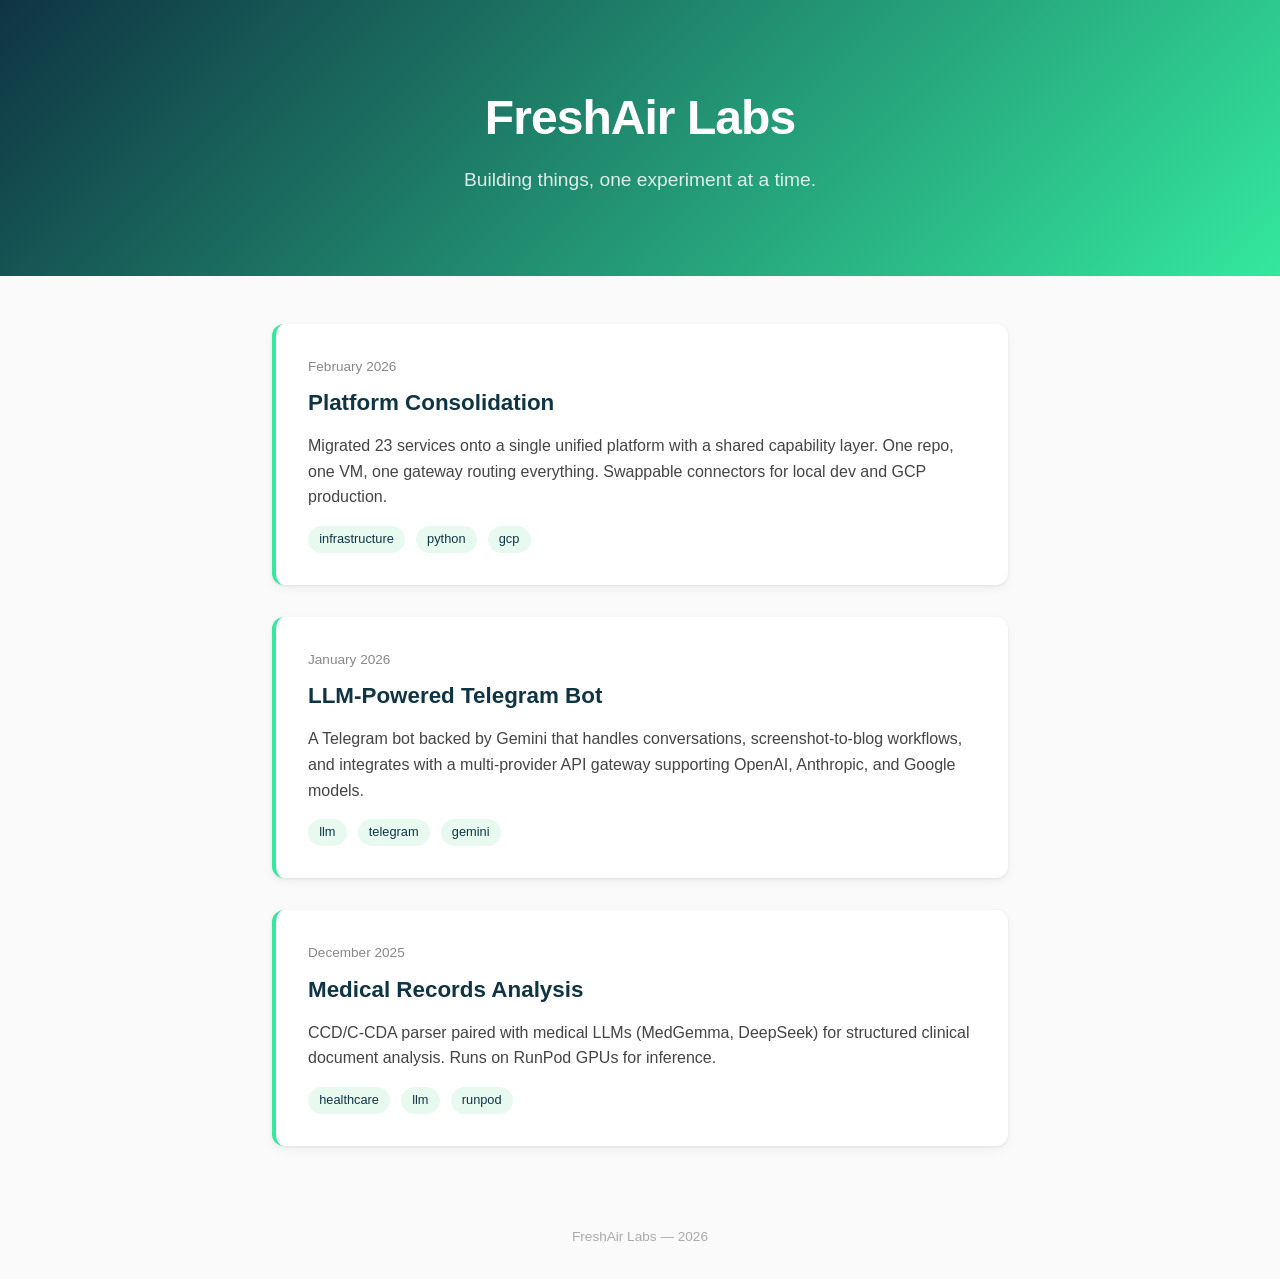
==== index.html @ f501aab2 "Initial landing page" ====
<!DOCTYPE html>
<html lang="en">
<head>
    <meta charset="UTF-8">
    <meta name="viewport" content="width=device-width, initial-scale=1.0">
    <title>FreshAir Labs</title>
    <style>
        * { margin: 0; padding: 0; box-sizing: border-box; }

        body {
            font-family: -apple-system, BlinkMacSystemFont, 'Segoe UI', Roboto, sans-serif;
            color: #1a1a2e;
            background: #fafafa;
            line-height: 1.6;
        }

        header {
            background: linear-gradient(135deg, #0f3443 0%, #34e89e 100%);
            color: white;
            padding: 5rem 2rem;
            text-align: center;
        }

        header h1 {
            font-size: 3rem;
            font-weight: 700;
            letter-spacing: -0.02em;
            margin-bottom: 0.5rem;
        }

        header p {
            font-size: 1.2rem;
            opacity: 0.85;
            max-width: 600px;
            margin: 0 auto;
        }

        main {
            max-width: 800px;
            margin: 0 auto;
            padding: 3rem 2rem;
        }

        .entries {
            display: flex;
            flex-direction: column;
            gap: 2rem;
        }

        .entry {
            background: white;
            border-radius: 12px;
            padding: 2rem;
            box-shadow: 0 1px 3px rgba(0,0,0,0.08), 0 4px 12px rgba(0,0,0,0.04);
            border-left: 4px solid #34e89e;
            transition: transform 0.2s ease;
        }

        .entry:hover {
            transform: translateY(-2px);
        }

        .entry-date {
            font-size: 0.85rem;
            color: #888;
            margin-bottom: 0.5rem;
        }

        .entry h2 {
            font-size: 1.4rem;
            font-weight: 600;
            margin-bottom: 0.75rem;
            color: #0f3443;
        }

        .entry p {
            color: #444;
            font-size: 1rem;
        }

        .tag {
            display: inline-block;
            background: #e8faf0;
            color: #0f3443;
            padding: 0.2rem 0.7rem;
            border-radius: 20px;
            font-size: 0.8rem;
            margin-top: 1rem;
            margin-right: 0.4rem;
        }

        footer {
            text-align: center;
            padding: 2rem;
            color: #aaa;
            font-size: 0.85rem;
        }
    </style>
</head>
<body>
    <header>
        <h1>FreshAir Labs</h1>
        <p>Building things, one experiment at a time.</p>
    </header>

    <main>
        <div class="entries">
            <article class="entry">
                <div class="entry-date">February 2026</div>
                <h2>Platform Consolidation</h2>
                <p>Migrated 23 services onto a single unified platform with a shared capability layer. One repo, one VM, one gateway routing everything. Swappable connectors for local dev and GCP production.</p>
                <span class="tag">infrastructure</span>
                <span class="tag">python</span>
                <span class="tag">gcp</span>
            </article>

            <article class="entry">
                <div class="entry-date">January 2026</div>
                <h2>LLM-Powered Telegram Bot</h2>
                <p>A Telegram bot backed by Gemini that handles conversations, screenshot-to-blog workflows, and integrates with a multi-provider API gateway supporting OpenAI, Anthropic, and Google models.</p>
                <span class="tag">llm</span>
                <span class="tag">telegram</span>
                <span class="tag">gemini</span>
            </article>

            <article class="entry">
                <div class="entry-date">December 2025</div>
                <h2>Medical Records Analysis</h2>
                <p>CCD/C-CDA parser paired with medical LLMs (MedGemma, DeepSeek) for structured clinical document analysis. Runs on RunPod GPUs for inference.</p>
                <span class="tag">healthcare</span>
                <span class="tag">llm</span>
                <span class="tag">runpod</span>
            </article>
        </div>
    </main>

    <footer>
        FreshAir Labs &mdash; 2026
    </footer>
</body>
</html>
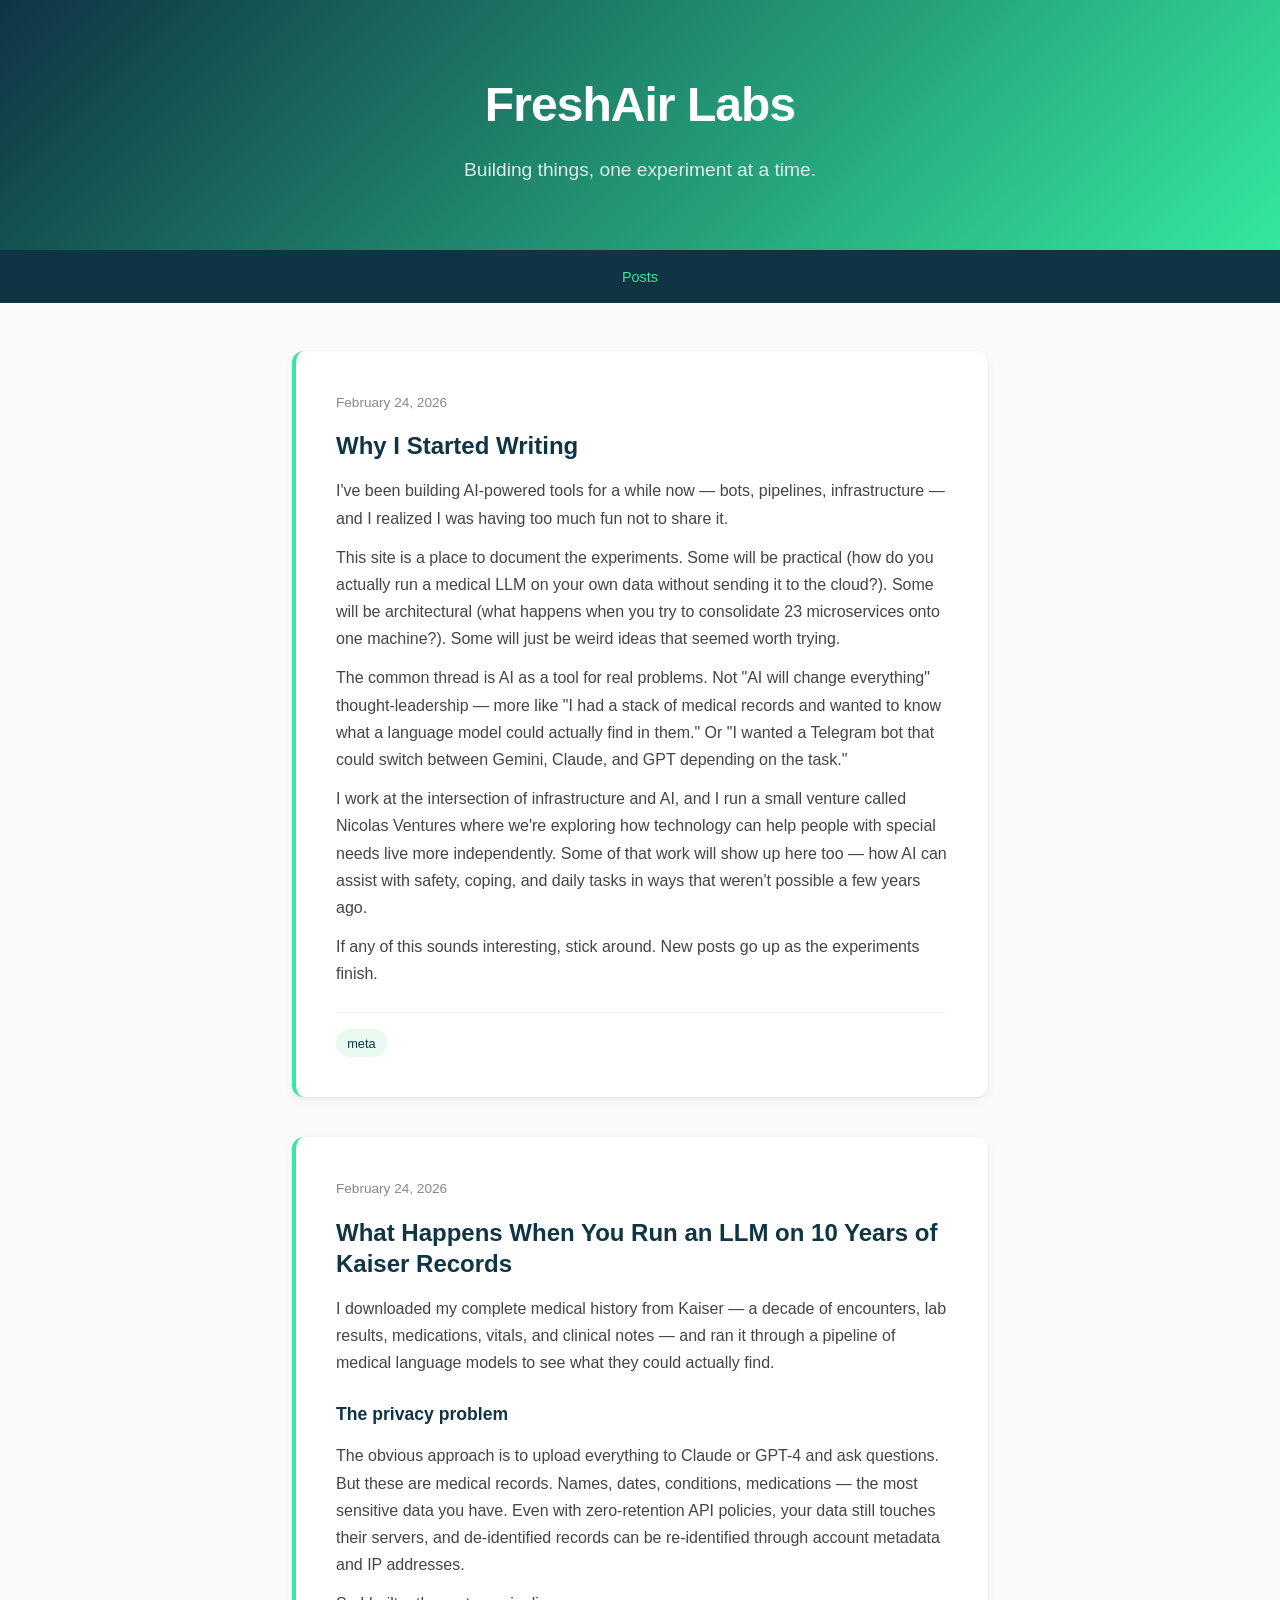
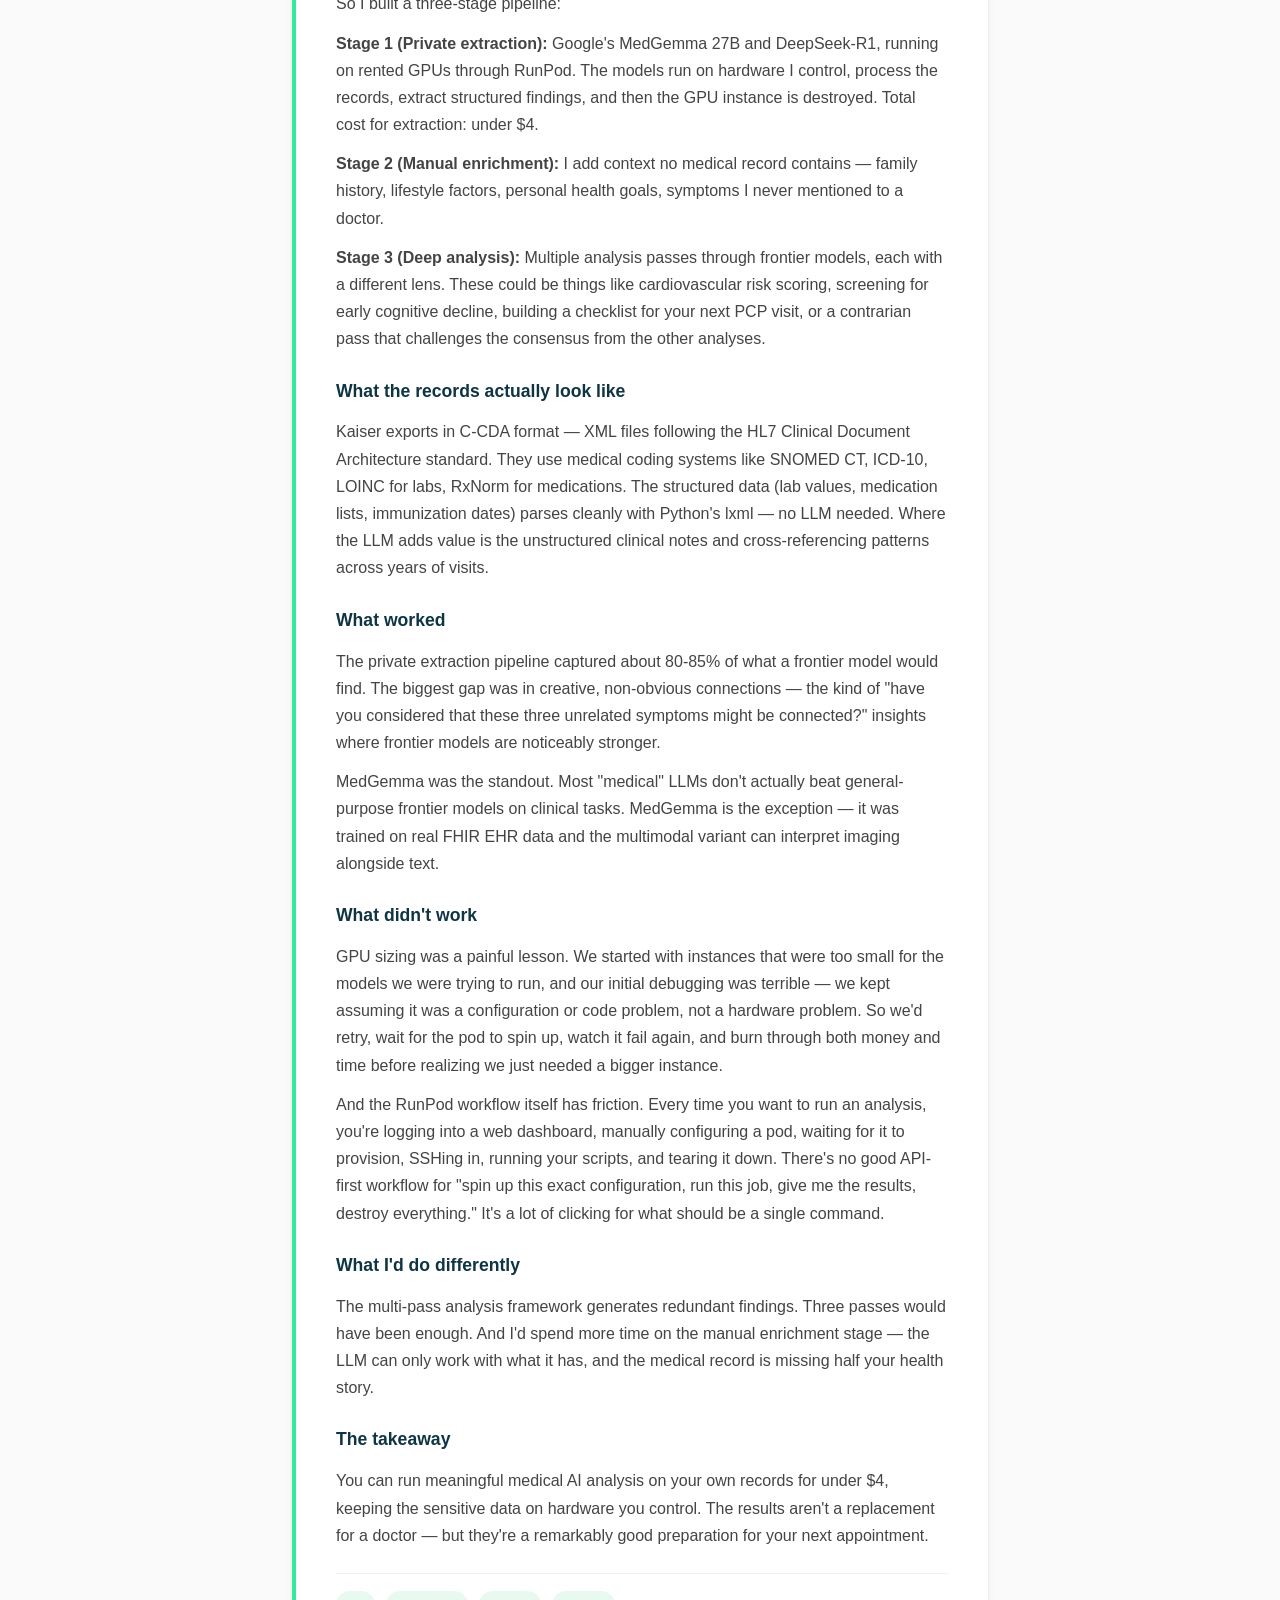
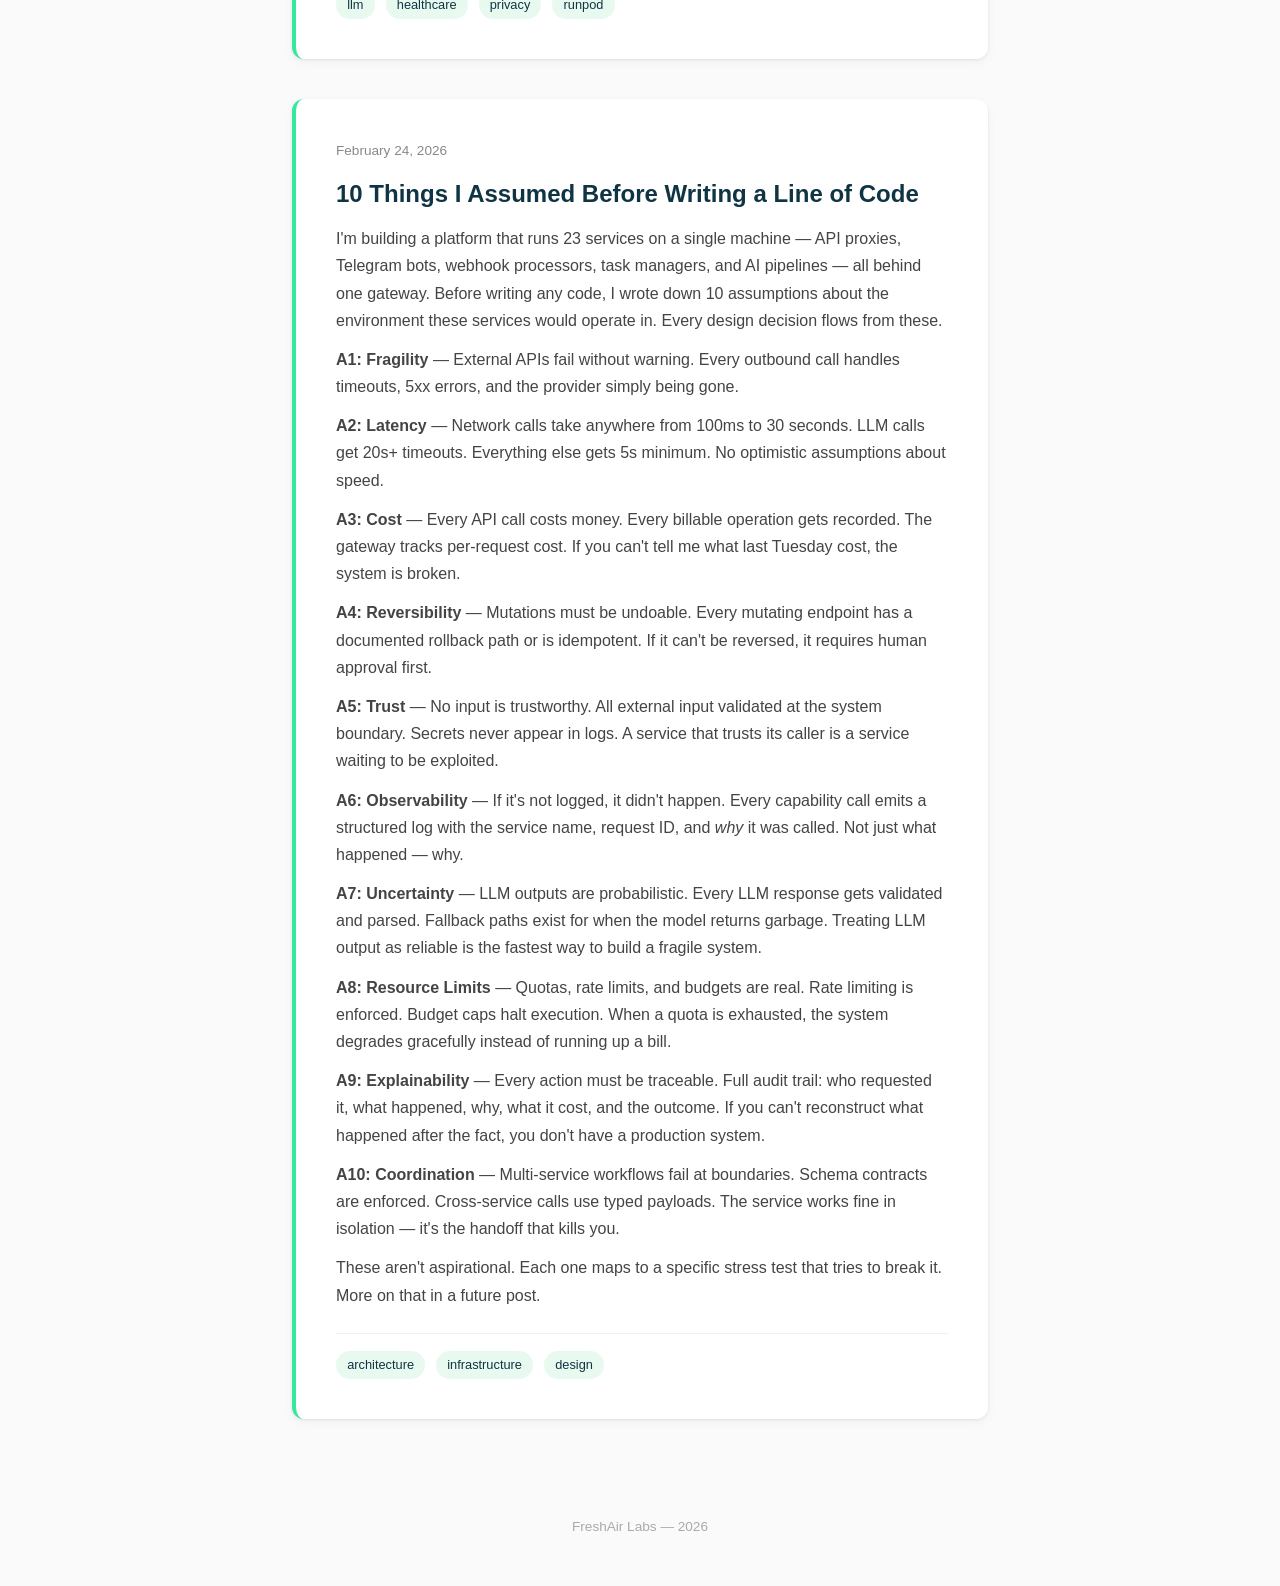
==== commit b6cdb35d: "Real posts + SEO (robots.txt, sitemap.xml, meta tags)" ====
--- a/index.html
+++ b/index.html
@@ -3,7 +3,9 @@
 <head>
     <meta charset="UTF-8">
     <meta name="viewport" content="width=device-width, initial-scale=1.0">
-    <title>FreshAir Labs</title>
+    <title>FreshAir Labs — AI Experiments and Infrastructure</title>
+    <meta name="description" content="FreshAir Labs — writing about AI infrastructure, medical LLMs, and building things that work.">
+    <link rel="canonical" href="https://freshairlabs.com/">
     <style>
         * { margin: 0; padding: 0; box-sizing: border-box; }
 
@@ -11,13 +13,13 @@
             font-family: -apple-system, BlinkMacSystemFont, 'Segoe UI', Roboto, sans-serif;
             color: #1a1a2e;
             background: #fafafa;
-            line-height: 1.6;
+            line-height: 1.7;
         }
 
         header {
             background: linear-gradient(135deg, #0f3443 0%, #34e89e 100%);
             color: white;
-            padding: 5rem 2rem;
+            padding: 4rem 2rem;
             text-align: center;
         }
 
@@ -35,8 +37,29 @@
             margin: 0 auto;
         }
 
+        nav {
+            background: #0f3443;
+            padding: 0.8rem 2rem;
+            text-align: center;
+            position: sticky;
+            top: 0;
+            z-index: 10;
+        }
+
+        nav a {
+            color: rgba(255,255,255,0.7);
+            text-decoration: none;
+            margin: 0 1rem;
+            font-size: 0.9rem;
+            transition: color 0.2s;
+        }
+
+        nav a:hover, nav a.active {
+            color: #34e89e;
+        }
+
         main {
-            max-width: 800px;
+            max-width: 760px;
             margin: 0 auto;
             padding: 3rem 2rem;
         }
@@ -44,38 +67,58 @@
         .entries {
             display: flex;
             flex-direction: column;
-            gap: 2rem;
-        }
-
-        .entry {
+            gap: 2.5rem;
+        }
+
+        article.entry {
             background: white;
             border-radius: 12px;
-            padding: 2rem;
+            padding: 2.5rem;
             box-shadow: 0 1px 3px rgba(0,0,0,0.08), 0 4px 12px rgba(0,0,0,0.04);
             border-left: 4px solid #34e89e;
-            transition: transform 0.2s ease;
-        }
-
-        .entry:hover {
-            transform: translateY(-2px);
-        }
-
-        .entry-date {
+        }
+
+        .entry-meta {
+            display: flex;
+            align-items: center;
+            gap: 1rem;
+            margin-bottom: 1rem;
+        }
+
+        .entry-meta time {
             font-size: 0.85rem;
             color: #888;
-            margin-bottom: 0.5rem;
         }
 
         .entry h2 {
-            font-size: 1.4rem;
+            font-size: 1.5rem;
+            font-weight: 700;
+            margin-bottom: 1rem;
+            color: #0f3443;
+            line-height: 1.3;
+        }
+
+        .entry h3 {
+            font-size: 1.1rem;
             font-weight: 600;
-            margin-bottom: 0.75rem;
+            margin: 1.5rem 0 0.75rem;
             color: #0f3443;
         }
 
         .entry p {
             color: #444;
             font-size: 1rem;
+            margin-bottom: 0.75rem;
+        }
+
+        .entry p:last-child {
+            margin-bottom: 0;
+        }
+
+        .tags {
+            margin-top: 1.5rem;
+            padding-top: 1rem;
+            border-top: 1px solid #f0f0f0;
         }
 
         .tag {
@@ -85,15 +128,21 @@
             padding: 0.2rem 0.7rem;
             border-radius: 20px;
             font-size: 0.8rem;
-            margin-top: 1rem;
             margin-right: 0.4rem;
         }
 
         footer {
             text-align: center;
-            padding: 2rem;
+            padding: 3rem 2rem;
             color: #aaa;
             font-size: 0.85rem;
+        }
+
+        @media (max-width: 600px) {
+            header { padding: 3rem 1.5rem; }
+            header h1 { font-size: 2.2rem; }
+            main { padding: 2rem 1rem; }
+            article.entry { padding: 1.5rem; }
         }
     </style>
 </head>
@@ -103,34 +152,123 @@
         <p>Building things, one experiment at a time.</p>
     </header>
 
+    <nav>
+        <a href="/" class="active">Posts</a>
+    </nav>
+
     <main>
         <div class="entries">
-            <article class="entry">
-                <div class="entry-date">February 2026</div>
-                <h2>Platform Consolidation</h2>
-                <p>Migrated 23 services onto a single unified platform with a shared capability layer. One repo, one VM, one gateway routing everything. Swappable connectors for local dev and GCP production.</p>
-                <span class="tag">infrastructure</span>
-                <span class="tag">python</span>
-                <span class="tag">gcp</span>
+
+            <article class="entry" id="hello-world">
+                <div class="entry-meta">
+                    <time datetime="2026-02-24">February 24, 2026</time>
+                </div>
+                <h2>Why I Started Writing</h2>
+
+                <p>I've been building AI-powered tools for a while now — bots, pipelines, infrastructure — and I realized I was having too much fun not to share it.</p>
+
+                <p>This site is a place to document the experiments. Some will be practical (how do you actually run a medical LLM on your own data without sending it to the cloud?). Some will be architectural (what happens when you try to consolidate 23 microservices onto one machine?). Some will just be weird ideas that seemed worth trying.</p>
+
+                <p>The common thread is AI as a tool for real problems. Not "AI will change everything" thought-leadership — more like "I had a stack of medical records and wanted to know what a language model could actually find in them." Or "I wanted a Telegram bot that could switch between Gemini, Claude, and GPT depending on the task."</p>
+
+                <p>I work at the intersection of infrastructure and AI, and I run a small venture called Nicolas Ventures where we're exploring how technology can help people with special needs live more independently. Some of that work will show up here too — how AI can assist with safety, coping, and daily tasks in ways that weren't possible a few years ago.</p>
+
+                <p>If any of this sounds interesting, stick around. New posts go up as the experiments finish.</p>
+
+                <div class="tags">
+                    <span class="tag">meta</span>
+                </div>
             </article>
 
-            <article class="entry">
-                <div class="entry-date">January 2026</div>
-                <h2>LLM-Powered Telegram Bot</h2>
-                <p>A Telegram bot backed by Gemini that handles conversations, screenshot-to-blog workflows, and integrates with a multi-provider API gateway supporting OpenAI, Anthropic, and Google models.</p>
-                <span class="tag">llm</span>
-                <span class="tag">telegram</span>
-                <span class="tag">gemini</span>
+            <article class="entry" id="medical-llm">
+                <div class="entry-meta">
+                    <time datetime="2026-02-24">February 24, 2026</time>
+                </div>
+                <h2>What Happens When You Run an LLM on 10 Years of Kaiser Records</h2>
+
+                <p>I downloaded my complete medical history from Kaiser — a decade of encounters, lab results, medications, vitals, and clinical notes — and ran it through a pipeline of medical language models to see what they could actually find.</p>
+
+                <h3>The privacy problem</h3>
+
+                <p>The obvious approach is to upload everything to Claude or GPT-4 and ask questions. But these are medical records. Names, dates, conditions, medications — the most sensitive data you have. Even with zero-retention API policies, your data still touches their servers, and de-identified records can be re-identified through account metadata and IP addresses.</p>
+
+                <p>So I built a three-stage pipeline:</p>
+
+                <p><strong>Stage 1 (Private extraction):</strong> Google's MedGemma 27B and DeepSeek-R1, running on rented GPUs through RunPod. The models run on hardware I control, process the records, extract structured findings, and then the GPU instance is destroyed. Total cost for extraction: under $4.</p>
+
+                <p><strong>Stage 2 (Manual enrichment):</strong> I add context no medical record contains — family history, lifestyle factors, personal health goals, symptoms I never mentioned to a doctor.</p>
+
+                <p><strong>Stage 3 (Deep analysis):</strong> Multiple analysis passes through frontier models, each with a different lens. These could be things like cardiovascular risk scoring, screening for early cognitive decline, building a checklist for your next PCP visit, or a contrarian pass that challenges the consensus from the other analyses.</p>
+
+                <h3>What the records actually look like</h3>
+
+                <p>Kaiser exports in C-CDA format — XML files following the HL7 Clinical Document Architecture standard. They use medical coding systems like SNOMED CT, ICD-10, LOINC for labs, RxNorm for medications. The structured data (lab values, medication lists, immunization dates) parses cleanly with Python's lxml — no LLM needed. Where the LLM adds value is the unstructured clinical notes and cross-referencing patterns across years of visits.</p>
+
+                <h3>What worked</h3>
+
+                <p>The private extraction pipeline captured about 80-85% of what a frontier model would find. The biggest gap was in creative, non-obvious connections — the kind of "have you considered that these three unrelated symptoms might be connected?" insights where frontier models are noticeably stronger.</p>
+
+                <p>MedGemma was the standout. Most "medical" LLMs don't actually beat general-purpose frontier models on clinical tasks. MedGemma is the exception — it was trained on real FHIR EHR data and the multimodal variant can interpret imaging alongside text.</p>
+
+                <h3>What didn't work</h3>
+
+                <p>GPU sizing was a painful lesson. We started with instances that were too small for the models we were trying to run, and our initial debugging was terrible — we kept assuming it was a configuration or code problem, not a hardware problem. So we'd retry, wait for the pod to spin up, watch it fail again, and burn through both money and time before realizing we just needed a bigger instance.</p>
+
+                <p>And the RunPod workflow itself has friction. Every time you want to run an analysis, you're logging into a web dashboard, manually configuring a pod, waiting for it to provision, SSHing in, running your scripts, and tearing it down. There's no good API-first workflow for "spin up this exact configuration, run this job, give me the results, destroy everything." It's a lot of clicking for what should be a single command.</p>
+
+                <h3>What I'd do differently</h3>
+
+                <p>The multi-pass analysis framework generates redundant findings. Three passes would have been enough. And I'd spend more time on the manual enrichment stage — the LLM can only work with what it has, and the medical record is missing half your health story.</p>
+
+                <h3>The takeaway</h3>
+
+                <p>You can run meaningful medical AI analysis on your own records for under $4, keeping the sensitive data on hardware you control. The results aren't a replacement for a doctor — but they're a remarkably good preparation for your next appointment.</p>
+
+                <div class="tags">
+                    <span class="tag">llm</span>
+                    <span class="tag">healthcare</span>
+                    <span class="tag">privacy</span>
+                    <span class="tag">runpod</span>
+                </div>
             </article>
 
-            <article class="entry">
-                <div class="entry-date">December 2025</div>
-                <h2>Medical Records Analysis</h2>
-                <p>CCD/C-CDA parser paired with medical LLMs (MedGemma, DeepSeek) for structured clinical document analysis. Runs on RunPod GPUs for inference.</p>
-                <span class="tag">healthcare</span>
-                <span class="tag">llm</span>
-                <span class="tag">runpod</span>
+            <article class="entry" id="flux-assumptions">
+                <div class="entry-meta">
+                    <time datetime="2026-02-24">February 24, 2026</time>
+                </div>
+                <h2>10 Things I Assumed Before Writing a Line of Code</h2>
+
+                <p>I'm building a platform that runs 23 services on a single machine — API proxies, Telegram bots, webhook processors, task managers, and AI pipelines — all behind one gateway. Before writing any code, I wrote down 10 assumptions about the environment these services would operate in. Every design decision flows from these.</p>
+
+                <p><strong>A1: Fragility</strong> — External APIs fail without warning. Every outbound call handles timeouts, 5xx errors, and the provider simply being gone.</p>
+
+                <p><strong>A2: Latency</strong> — Network calls take anywhere from 100ms to 30 seconds. LLM calls get 20s+ timeouts. Everything else gets 5s minimum. No optimistic assumptions about speed.</p>
+
+                <p><strong>A3: Cost</strong> — Every API call costs money. Every billable operation gets recorded. The gateway tracks per-request cost. If you can't tell me what last Tuesday cost, the system is broken.</p>
+
+                <p><strong>A4: Reversibility</strong> — Mutations must be undoable. Every mutating endpoint has a documented rollback path or is idempotent. If it can't be reversed, it requires human approval first.</p>
+
+                <p><strong>A5: Trust</strong> — No input is trustworthy. All external input validated at the system boundary. Secrets never appear in logs. A service that trusts its caller is a service waiting to be exploited.</p>
+
+                <p><strong>A6: Observability</strong> — If it's not logged, it didn't happen. Every capability call emits a structured log with the service name, request ID, and <em>why</em> it was called. Not just what happened — why.</p>
+
+                <p><strong>A7: Uncertainty</strong> — LLM outputs are probabilistic. Every LLM response gets validated and parsed. Fallback paths exist for when the model returns garbage. Treating LLM output as reliable is the fastest way to build a fragile system.</p>
+
+                <p><strong>A8: Resource Limits</strong> — Quotas, rate limits, and budgets are real. Rate limiting is enforced. Budget caps halt execution. When a quota is exhausted, the system degrades gracefully instead of running up a bill.</p>
+
+                <p><strong>A9: Explainability</strong> — Every action must be traceable. Full audit trail: who requested it, what happened, why, what it cost, and the outcome. If you can't reconstruct what happened after the fact, you don't have a production system.</p>
+
+                <p><strong>A10: Coordination</strong> — Multi-service workflows fail at boundaries. Schema contracts are enforced. Cross-service calls use typed payloads. The service works fine in isolation — it's the handoff that kills you.</p>
+
+                <p>These aren't aspirational. Each one maps to a specific stress test that tries to break it. More on that in a future post.</p>
+
+                <div class="tags">
+                    <span class="tag">architecture</span>
+                    <span class="tag">infrastructure</span>
+                    <span class="tag">design</span>
+                </div>
             </article>
+
         </div>
     </main>
 
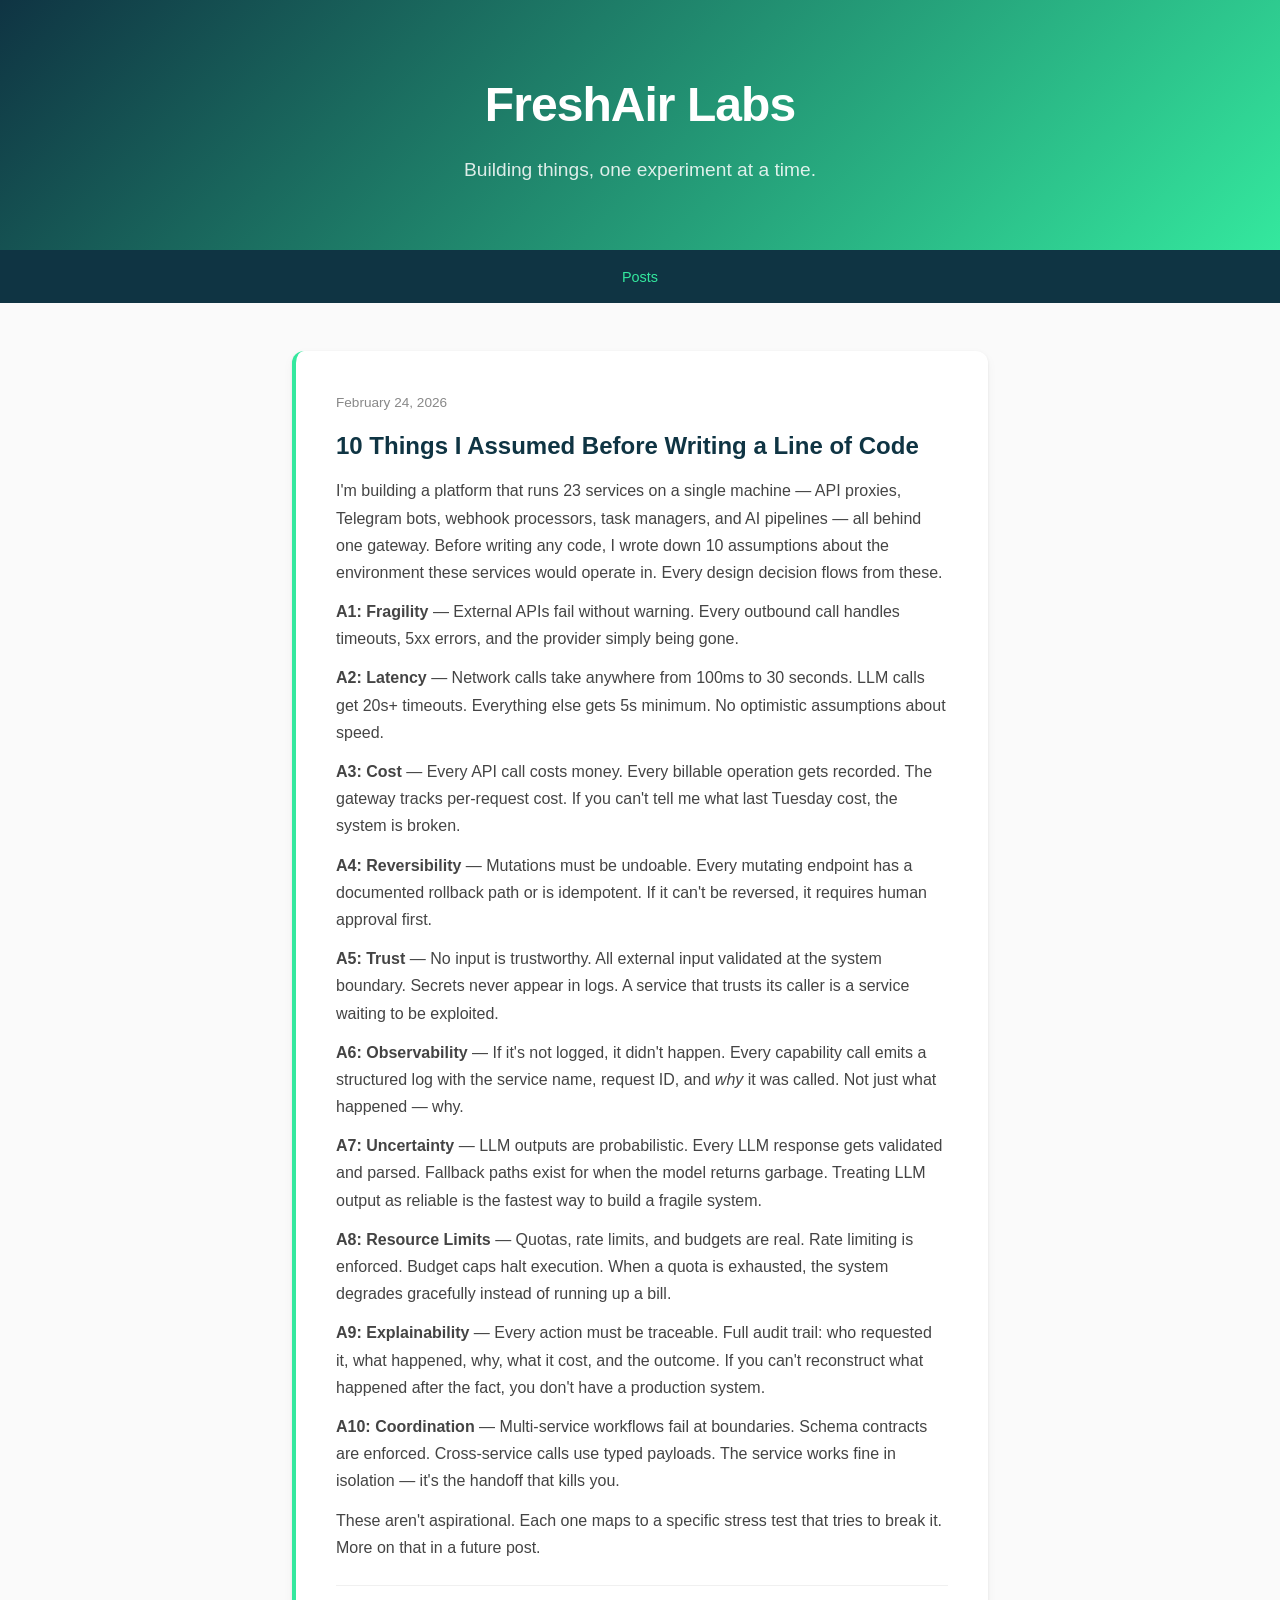
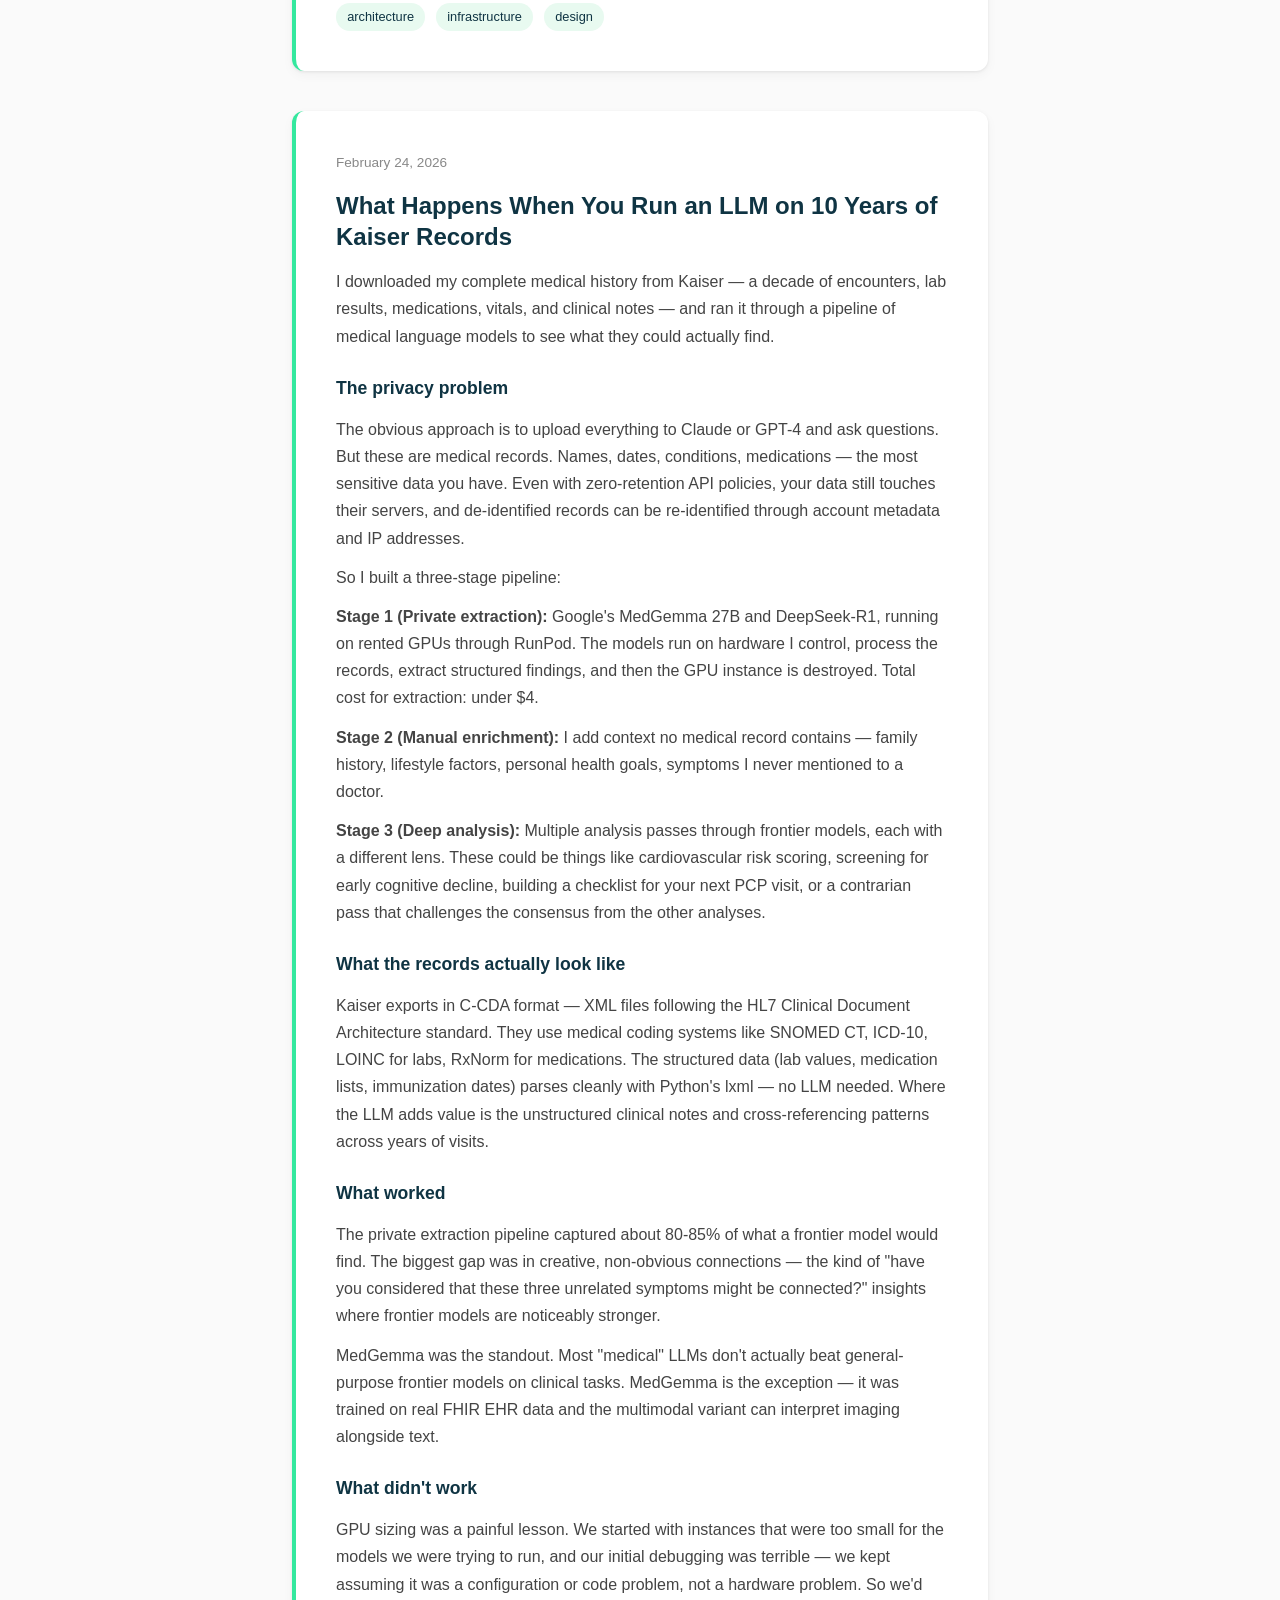
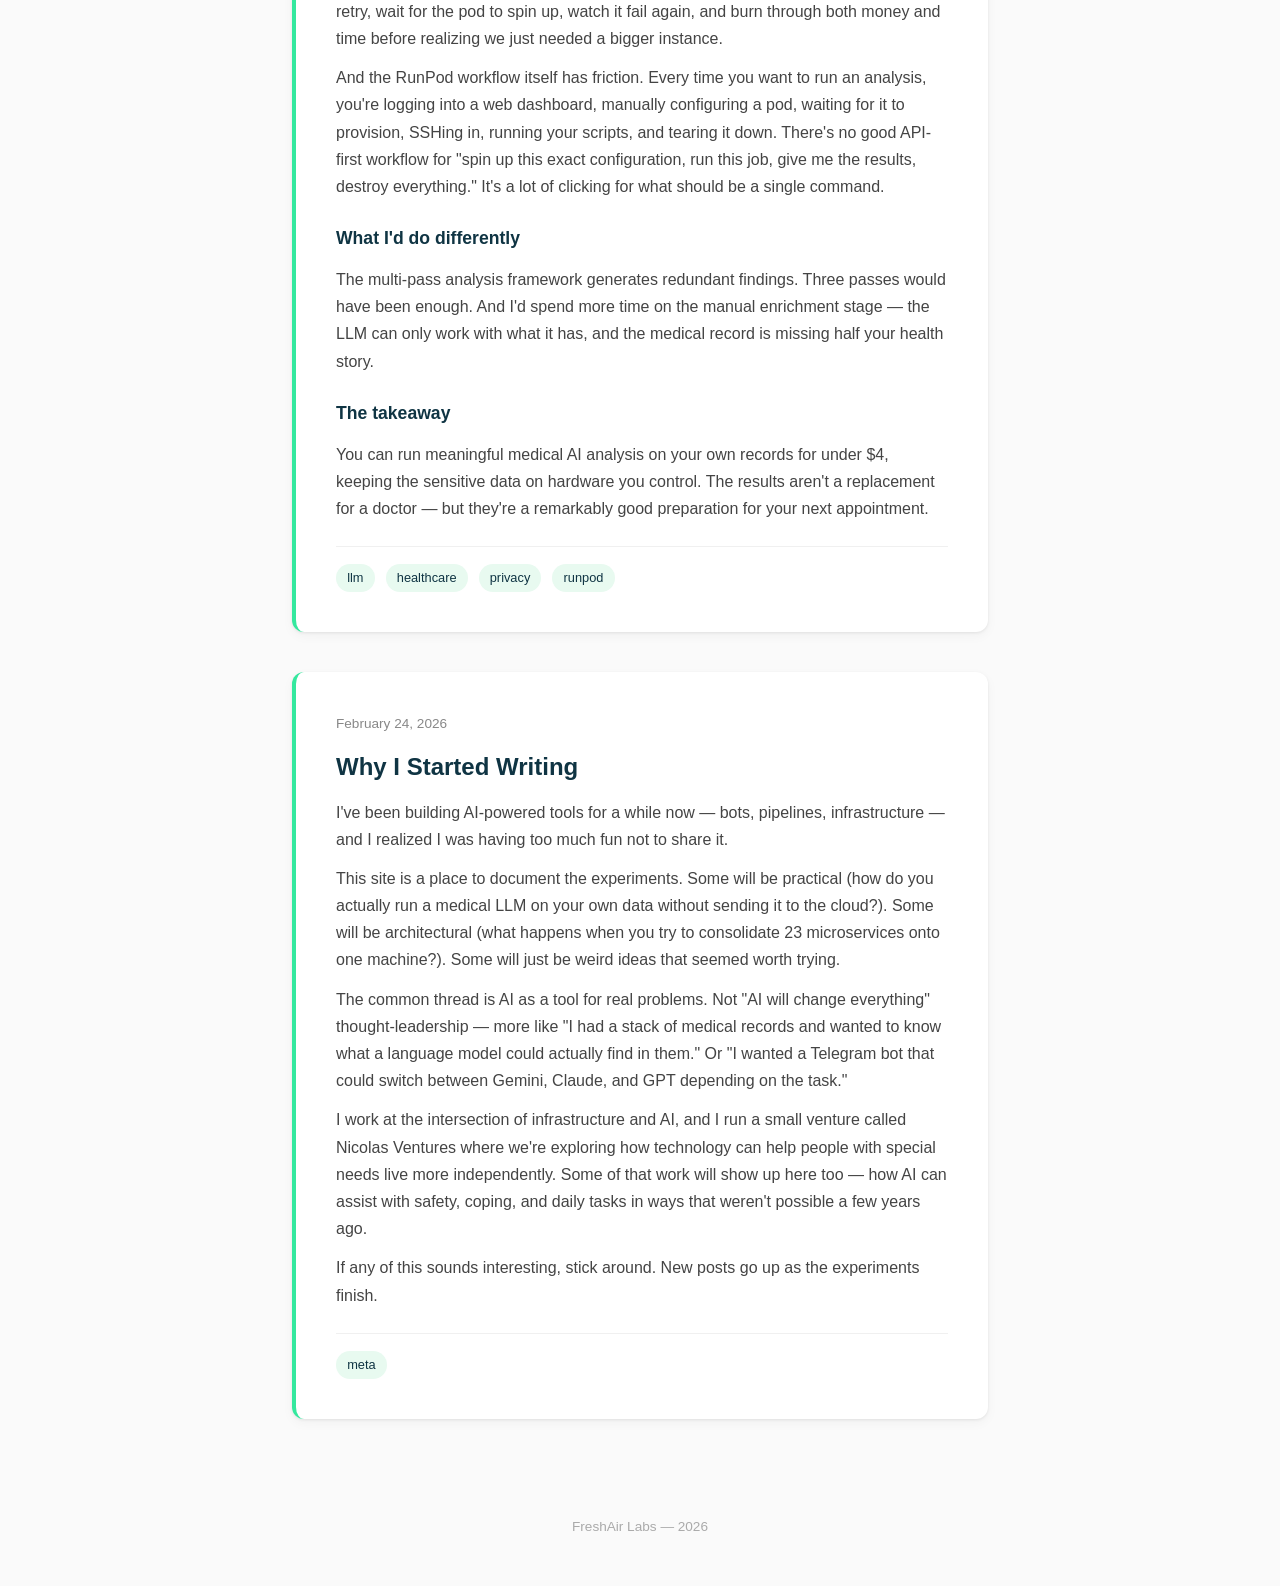
==== commit 66fec3d3: "Reverse post order: flux assumptions first, hello world last" ====
--- a/index.html
+++ b/index.html
@@ -159,24 +159,40 @@
     <main>
         <div class="entries">
 
-            <article class="entry" id="hello-world">
+            <article class="entry" id="flux-assumptions">
                 <div class="entry-meta">
                     <time datetime="2026-02-24">February 24, 2026</time>
                 </div>
-                <h2>Why I Started Writing</h2>
-
-                <p>I've been building AI-powered tools for a while now — bots, pipelines, infrastructure — and I realized I was having too much fun not to share it.</p>
-
-                <p>This site is a place to document the experiments. Some will be practical (how do you actually run a medical LLM on your own data without sending it to the cloud?). Some will be architectural (what happens when you try to consolidate 23 microservices onto one machine?). Some will just be weird ideas that seemed worth trying.</p>
-
-                <p>The common thread is AI as a tool for real problems. Not "AI will change everything" thought-leadership — more like "I had a stack of medical records and wanted to know what a language model could actually find in them." Or "I wanted a Telegram bot that could switch between Gemini, Claude, and GPT depending on the task."</p>
-
-                <p>I work at the intersection of infrastructure and AI, and I run a small venture called Nicolas Ventures where we're exploring how technology can help people with special needs live more independently. Some of that work will show up here too — how AI can assist with safety, coping, and daily tasks in ways that weren't possible a few years ago.</p>
-
-                <p>If any of this sounds interesting, stick around. New posts go up as the experiments finish.</p>
+                <h2>10 Things I Assumed Before Writing a Line of Code</h2>
+
+                <p>I'm building a platform that runs 23 services on a single machine — API proxies, Telegram bots, webhook processors, task managers, and AI pipelines — all behind one gateway. Before writing any code, I wrote down 10 assumptions about the environment these services would operate in. Every design decision flows from these.</p>
+
+                <p><strong>A1: Fragility</strong> — External APIs fail without warning. Every outbound call handles timeouts, 5xx errors, and the provider simply being gone.</p>
+
+                <p><strong>A2: Latency</strong> — Network calls take anywhere from 100ms to 30 seconds. LLM calls get 20s+ timeouts. Everything else gets 5s minimum. No optimistic assumptions about speed.</p>
+
+                <p><strong>A3: Cost</strong> — Every API call costs money. Every billable operation gets recorded. The gateway tracks per-request cost. If you can't tell me what last Tuesday cost, the system is broken.</p>
+
+                <p><strong>A4: Reversibility</strong> — Mutations must be undoable. Every mutating endpoint has a documented rollback path or is idempotent. If it can't be reversed, it requires human approval first.</p>
+
+                <p><strong>A5: Trust</strong> — No input is trustworthy. All external input validated at the system boundary. Secrets never appear in logs. A service that trusts its caller is a service waiting to be exploited.</p>
+
+                <p><strong>A6: Observability</strong> — If it's not logged, it didn't happen. Every capability call emits a structured log with the service name, request ID, and <em>why</em> it was called. Not just what happened — why.</p>
+
+                <p><strong>A7: Uncertainty</strong> — LLM outputs are probabilistic. Every LLM response gets validated and parsed. Fallback paths exist for when the model returns garbage. Treating LLM output as reliable is the fastest way to build a fragile system.</p>
+
+                <p><strong>A8: Resource Limits</strong> — Quotas, rate limits, and budgets are real. Rate limiting is enforced. Budget caps halt execution. When a quota is exhausted, the system degrades gracefully instead of running up a bill.</p>
+
+                <p><strong>A9: Explainability</strong> — Every action must be traceable. Full audit trail: who requested it, what happened, why, what it cost, and the outcome. If you can't reconstruct what happened after the fact, you don't have a production system.</p>
+
+                <p><strong>A10: Coordination</strong> — Multi-service workflows fail at boundaries. Schema contracts are enforced. Cross-service calls use typed payloads. The service works fine in isolation — it's the handoff that kills you.</p>
+
+                <p>These aren't aspirational. Each one maps to a specific stress test that tries to break it. More on that in a future post.</p>
 
                 <div class="tags">
-                    <span class="tag">meta</span>
+                    <span class="tag">architecture</span>
+                    <span class="tag">infrastructure</span>
+                    <span class="tag">design</span>
                 </div>
             </article>
 
@@ -232,40 +248,24 @@
                 </div>
             </article>
 
-            <article class="entry" id="flux-assumptions">
+            <article class="entry" id="hello-world">
                 <div class="entry-meta">
                     <time datetime="2026-02-24">February 24, 2026</time>
                 </div>
-                <h2>10 Things I Assumed Before Writing a Line of Code</h2>
-
-                <p>I'm building a platform that runs 23 services on a single machine — API proxies, Telegram bots, webhook processors, task managers, and AI pipelines — all behind one gateway. Before writing any code, I wrote down 10 assumptions about the environment these services would operate in. Every design decision flows from these.</p>
-
-                <p><strong>A1: Fragility</strong> — External APIs fail without warning. Every outbound call handles timeouts, 5xx errors, and the provider simply being gone.</p>
-
-                <p><strong>A2: Latency</strong> — Network calls take anywhere from 100ms to 30 seconds. LLM calls get 20s+ timeouts. Everything else gets 5s minimum. No optimistic assumptions about speed.</p>
-
-                <p><strong>A3: Cost</strong> — Every API call costs money. Every billable operation gets recorded. The gateway tracks per-request cost. If you can't tell me what last Tuesday cost, the system is broken.</p>
-
-                <p><strong>A4: Reversibility</strong> — Mutations must be undoable. Every mutating endpoint has a documented rollback path or is idempotent. If it can't be reversed, it requires human approval first.</p>
-
-                <p><strong>A5: Trust</strong> — No input is trustworthy. All external input validated at the system boundary. Secrets never appear in logs. A service that trusts its caller is a service waiting to be exploited.</p>
-
-                <p><strong>A6: Observability</strong> — If it's not logged, it didn't happen. Every capability call emits a structured log with the service name, request ID, and <em>why</em> it was called. Not just what happened — why.</p>
-
-                <p><strong>A7: Uncertainty</strong> — LLM outputs are probabilistic. Every LLM response gets validated and parsed. Fallback paths exist for when the model returns garbage. Treating LLM output as reliable is the fastest way to build a fragile system.</p>
-
-                <p><strong>A8: Resource Limits</strong> — Quotas, rate limits, and budgets are real. Rate limiting is enforced. Budget caps halt execution. When a quota is exhausted, the system degrades gracefully instead of running up a bill.</p>
-
-                <p><strong>A9: Explainability</strong> — Every action must be traceable. Full audit trail: who requested it, what happened, why, what it cost, and the outcome. If you can't reconstruct what happened after the fact, you don't have a production system.</p>
-
-                <p><strong>A10: Coordination</strong> — Multi-service workflows fail at boundaries. Schema contracts are enforced. Cross-service calls use typed payloads. The service works fine in isolation — it's the handoff that kills you.</p>
-
-                <p>These aren't aspirational. Each one maps to a specific stress test that tries to break it. More on that in a future post.</p>
+                <h2>Why I Started Writing</h2>
+
+                <p>I've been building AI-powered tools for a while now — bots, pipelines, infrastructure — and I realized I was having too much fun not to share it.</p>
+
+                <p>This site is a place to document the experiments. Some will be practical (how do you actually run a medical LLM on your own data without sending it to the cloud?). Some will be architectural (what happens when you try to consolidate 23 microservices onto one machine?). Some will just be weird ideas that seemed worth trying.</p>
+
+                <p>The common thread is AI as a tool for real problems. Not "AI will change everything" thought-leadership — more like "I had a stack of medical records and wanted to know what a language model could actually find in them." Or "I wanted a Telegram bot that could switch between Gemini, Claude, and GPT depending on the task."</p>
+
+                <p>I work at the intersection of infrastructure and AI, and I run a small venture called Nicolas Ventures where we're exploring how technology can help people with special needs live more independently. Some of that work will show up here too — how AI can assist with safety, coping, and daily tasks in ways that weren't possible a few years ago.</p>
+
+                <p>If any of this sounds interesting, stick around. New posts go up as the experiments finish.</p>
 
                 <div class="tags">
-                    <span class="tag">architecture</span>
-                    <span class="tag">infrastructure</span>
-                    <span class="tag">design</span>
+                    <span class="tag">meta</span>
                 </div>
             </article>
 
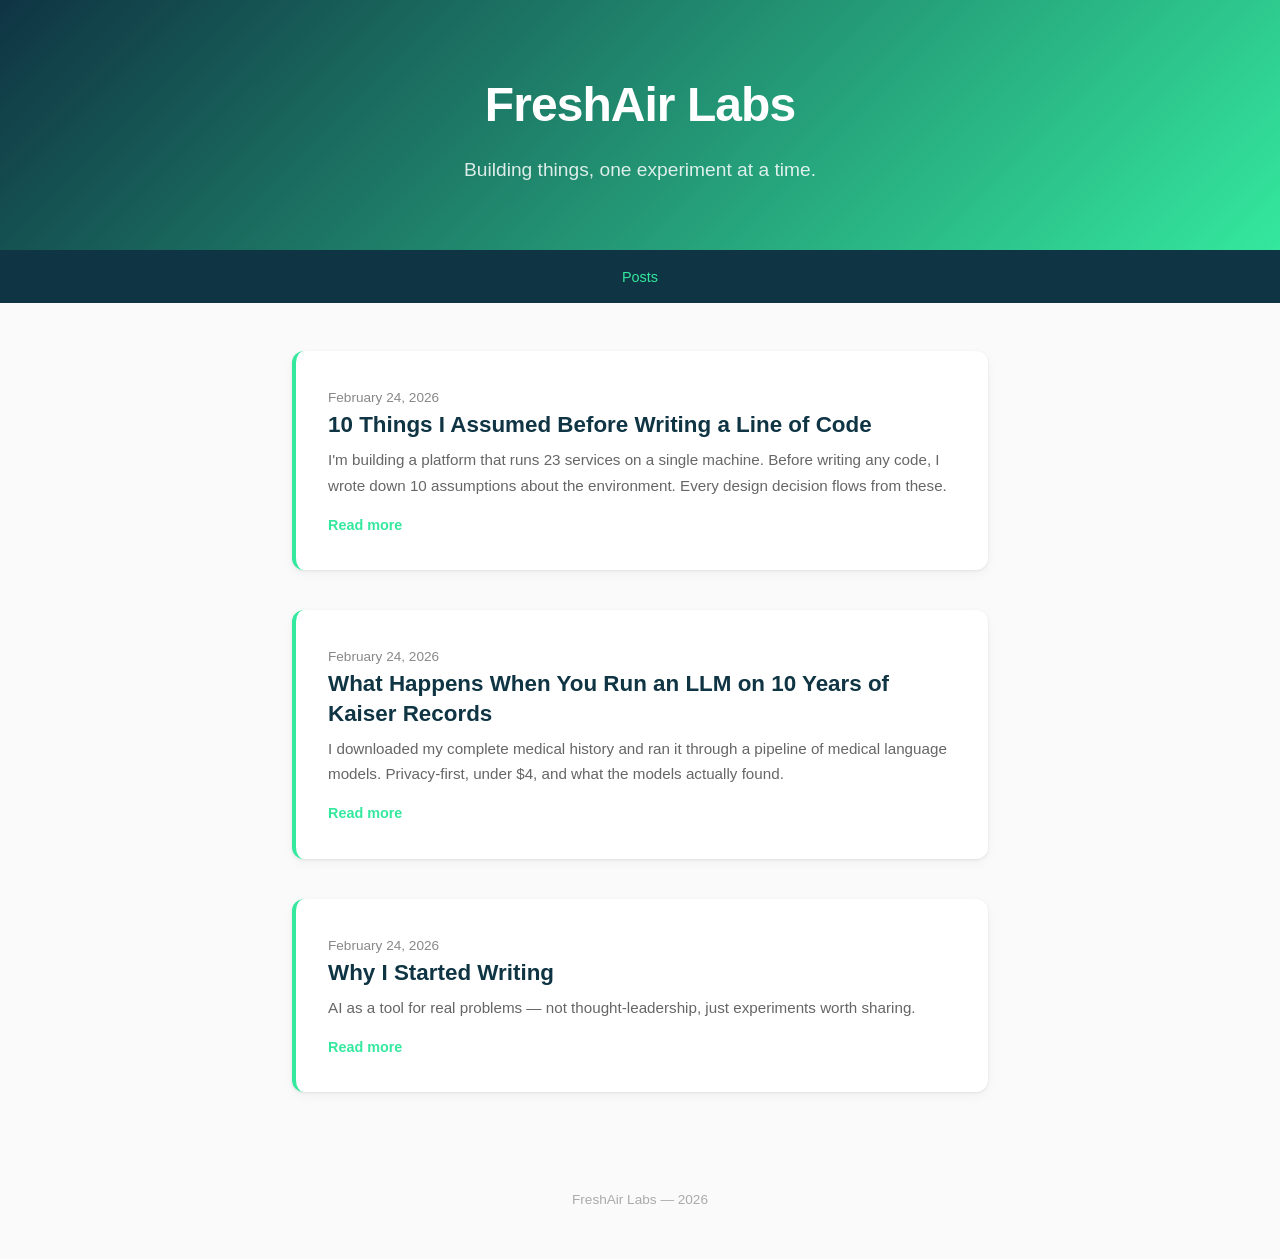
==== commit e780bd78: "Split into individual post pages, add OG tags, shared CSS, sitemap, internal linking" ====
--- a/index.html
+++ b/index.html
@@ -5,146 +5,13 @@
     <meta name="viewport" content="width=device-width, initial-scale=1.0">
     <title>FreshAir Labs — AI Experiments and Infrastructure</title>
     <meta name="description" content="FreshAir Labs — writing about AI infrastructure, medical LLMs, and building things that work.">
+    <meta property="og:title" content="FreshAir Labs">
+    <meta property="og:description" content="Writing about AI infrastructure, medical LLMs, and building things that work.">
+    <meta property="og:type" content="website">
+    <meta property="og:url" content="https://freshairlabs.com/">
+    <meta name="twitter:card" content="summary">
     <link rel="canonical" href="https://freshairlabs.com/">
-    <style>
-        * { margin: 0; padding: 0; box-sizing: border-box; }
-
-        body {
-            font-family: -apple-system, BlinkMacSystemFont, 'Segoe UI', Roboto, sans-serif;
-            color: #1a1a2e;
-            background: #fafafa;
-            line-height: 1.7;
-        }
-
-        header {
-            background: linear-gradient(135deg, #0f3443 0%, #34e89e 100%);
-            color: white;
-            padding: 4rem 2rem;
-            text-align: center;
-        }
-
-        header h1 {
-            font-size: 3rem;
-            font-weight: 700;
-            letter-spacing: -0.02em;
-            margin-bottom: 0.5rem;
-        }
-
-        header p {
-            font-size: 1.2rem;
-            opacity: 0.85;
-            max-width: 600px;
-            margin: 0 auto;
-        }
-
-        nav {
-            background: #0f3443;
-            padding: 0.8rem 2rem;
-            text-align: center;
-            position: sticky;
-            top: 0;
-            z-index: 10;
-        }
-
-        nav a {
-            color: rgba(255,255,255,0.7);
-            text-decoration: none;
-            margin: 0 1rem;
-            font-size: 0.9rem;
-            transition: color 0.2s;
-        }
-
-        nav a:hover, nav a.active {
-            color: #34e89e;
-        }
-
-        main {
-            max-width: 760px;
-            margin: 0 auto;
-            padding: 3rem 2rem;
-        }
-
-        .entries {
-            display: flex;
-            flex-direction: column;
-            gap: 2.5rem;
-        }
-
-        article.entry {
-            background: white;
-            border-radius: 12px;
-            padding: 2.5rem;
-            box-shadow: 0 1px 3px rgba(0,0,0,0.08), 0 4px 12px rgba(0,0,0,0.04);
-            border-left: 4px solid #34e89e;
-        }
-
-        .entry-meta {
-            display: flex;
-            align-items: center;
-            gap: 1rem;
-            margin-bottom: 1rem;
-        }
-
-        .entry-meta time {
-            font-size: 0.85rem;
-            color: #888;
-        }
-
-        .entry h2 {
-            font-size: 1.5rem;
-            font-weight: 700;
-            margin-bottom: 1rem;
-            color: #0f3443;
-            line-height: 1.3;
-        }
-
-        .entry h3 {
-            font-size: 1.1rem;
-            font-weight: 600;
-            margin: 1.5rem 0 0.75rem;
-            color: #0f3443;
-        }
-
-        .entry p {
-            color: #444;
-            font-size: 1rem;
-            margin-bottom: 0.75rem;
-        }
-
-        .entry p:last-child {
-            margin-bottom: 0;
-        }
-
-        .tags {
-            margin-top: 1.5rem;
-            padding-top: 1rem;
-            border-top: 1px solid #f0f0f0;
-        }
-
-        .tag {
-            display: inline-block;
-            background: #e8faf0;
-            color: #0f3443;
-            padding: 0.2rem 0.7rem;
-            border-radius: 20px;
-            font-size: 0.8rem;
-            margin-right: 0.4rem;
-        }
-
-        footer {
-            text-align: center;
-            padding: 3rem 2rem;
-            color: #aaa;
-            font-size: 0.85rem;
-        }
-
-        @media (max-width: 600px) {
-            header { padding: 3rem 1.5rem; }
-            header h1 { font-size: 2.2rem; }
-            main { padding: 2rem 1rem; }
-            article.entry { padding: 1.5rem; }
-        }
-    </style>
+    <link rel="stylesheet" href="/style.css">
 </head>
 <body>
     <header>
@@ -159,115 +26,32 @@
     <main>
         <div class="entries">
 
-            <article class="entry" id="flux-assumptions">
-                <div class="entry-meta">
+            <div class="entry-card">
+                <a href="/posts/10-assumptions-before-writing-code">
                     <time datetime="2026-02-24">February 24, 2026</time>
-                </div>
-                <h2>10 Things I Assumed Before Writing a Line of Code</h2>
+                    <h2>10 Things I Assumed Before Writing a Line of Code</h2>
+                    <p class="preview">I'm building a platform that runs 23 services on a single machine. Before writing any code, I wrote down 10 assumptions about the environment. Every design decision flows from these.</p>
+                    <span class="read-more">Read more</span>
+                </a>
+            </div>
 
-                <p>I'm building a platform that runs 23 services on a single machine — API proxies, Telegram bots, webhook processors, task managers, and AI pipelines — all behind one gateway. Before writing any code, I wrote down 10 assumptions about the environment these services would operate in. Every design decision flows from these.</p>
+            <div class="entry-card">
+                <a href="/posts/llm-on-kaiser-medical-records">
+                    <time datetime="2026-02-24">February 24, 2026</time>
+                    <h2>What Happens When You Run an LLM on 10 Years of Kaiser Records</h2>
+                    <p class="preview">I downloaded my complete medical history and ran it through a pipeline of medical language models. Privacy-first, under $4, and what the models actually found.</p>
+                    <span class="read-more">Read more</span>
+                </a>
+            </div>
 
-                <p><strong>A1: Fragility</strong> — External APIs fail without warning. Every outbound call handles timeouts, 5xx errors, and the provider simply being gone.</p>
-
-                <p><strong>A2: Latency</strong> — Network calls take anywhere from 100ms to 30 seconds. LLM calls get 20s+ timeouts. Everything else gets 5s minimum. No optimistic assumptions about speed.</p>
-
-                <p><strong>A3: Cost</strong> — Every API call costs money. Every billable operation gets recorded. The gateway tracks per-request cost. If you can't tell me what last Tuesday cost, the system is broken.</p>
-
-                <p><strong>A4: Reversibility</strong> — Mutations must be undoable. Every mutating endpoint has a documented rollback path or is idempotent. If it can't be reversed, it requires human approval first.</p>
-
-                <p><strong>A5: Trust</strong> — No input is trustworthy. All external input validated at the system boundary. Secrets never appear in logs. A service that trusts its caller is a service waiting to be exploited.</p>
-
-                <p><strong>A6: Observability</strong> — If it's not logged, it didn't happen. Every capability call emits a structured log with the service name, request ID, and <em>why</em> it was called. Not just what happened — why.</p>
-
-                <p><strong>A7: Uncertainty</strong> — LLM outputs are probabilistic. Every LLM response gets validated and parsed. Fallback paths exist for when the model returns garbage. Treating LLM output as reliable is the fastest way to build a fragile system.</p>
-
-                <p><strong>A8: Resource Limits</strong> — Quotas, rate limits, and budgets are real. Rate limiting is enforced. Budget caps halt execution. When a quota is exhausted, the system degrades gracefully instead of running up a bill.</p>
-
-                <p><strong>A9: Explainability</strong> — Every action must be traceable. Full audit trail: who requested it, what happened, why, what it cost, and the outcome. If you can't reconstruct what happened after the fact, you don't have a production system.</p>
-
-                <p><strong>A10: Coordination</strong> — Multi-service workflows fail at boundaries. Schema contracts are enforced. Cross-service calls use typed payloads. The service works fine in isolation — it's the handoff that kills you.</p>
-
-                <p>These aren't aspirational. Each one maps to a specific stress test that tries to break it. More on that in a future post.</p>
-
-                <div class="tags">
-                    <span class="tag">architecture</span>
-                    <span class="tag">infrastructure</span>
-                    <span class="tag">design</span>
-                </div>
-            </article>
-
-            <article class="entry" id="medical-llm">
-                <div class="entry-meta">
+            <div class="entry-card">
+                <a href="/posts/why-i-started-writing">
                     <time datetime="2026-02-24">February 24, 2026</time>
-                </div>
-                <h2>What Happens When You Run an LLM on 10 Years of Kaiser Records</h2>
-
-                <p>I downloaded my complete medical history from Kaiser — a decade of encounters, lab results, medications, vitals, and clinical notes — and ran it through a pipeline of medical language models to see what they could actually find.</p>
-
-                <h3>The privacy problem</h3>
-
-                <p>The obvious approach is to upload everything to Claude or GPT-4 and ask questions. But these are medical records. Names, dates, conditions, medications — the most sensitive data you have. Even with zero-retention API policies, your data still touches their servers, and de-identified records can be re-identified through account metadata and IP addresses.</p>
-
-                <p>So I built a three-stage pipeline:</p>
-
-                <p><strong>Stage 1 (Private extraction):</strong> Google's MedGemma 27B and DeepSeek-R1, running on rented GPUs through RunPod. The models run on hardware I control, process the records, extract structured findings, and then the GPU instance is destroyed. Total cost for extraction: under $4.</p>
-
-                <p><strong>Stage 2 (Manual enrichment):</strong> I add context no medical record contains — family history, lifestyle factors, personal health goals, symptoms I never mentioned to a doctor.</p>
-
-                <p><strong>Stage 3 (Deep analysis):</strong> Multiple analysis passes through frontier models, each with a different lens. These could be things like cardiovascular risk scoring, screening for early cognitive decline, building a checklist for your next PCP visit, or a contrarian pass that challenges the consensus from the other analyses.</p>
-
-                <h3>What the records actually look like</h3>
-
-                <p>Kaiser exports in C-CDA format — XML files following the HL7 Clinical Document Architecture standard. They use medical coding systems like SNOMED CT, ICD-10, LOINC for labs, RxNorm for medications. The structured data (lab values, medication lists, immunization dates) parses cleanly with Python's lxml — no LLM needed. Where the LLM adds value is the unstructured clinical notes and cross-referencing patterns across years of visits.</p>
-
-                <h3>What worked</h3>
-
-                <p>The private extraction pipeline captured about 80-85% of what a frontier model would find. The biggest gap was in creative, non-obvious connections — the kind of "have you considered that these three unrelated symptoms might be connected?" insights where frontier models are noticeably stronger.</p>
-
-                <p>MedGemma was the standout. Most "medical" LLMs don't actually beat general-purpose frontier models on clinical tasks. MedGemma is the exception — it was trained on real FHIR EHR data and the multimodal variant can interpret imaging alongside text.</p>
-
-                <h3>What didn't work</h3>
-
-                <p>GPU sizing was a painful lesson. We started with instances that were too small for the models we were trying to run, and our initial debugging was terrible — we kept assuming it was a configuration or code problem, not a hardware problem. So we'd retry, wait for the pod to spin up, watch it fail again, and burn through both money and time before realizing we just needed a bigger instance.</p>
-
-                <p>And the RunPod workflow itself has friction. Every time you want to run an analysis, you're logging into a web dashboard, manually configuring a pod, waiting for it to provision, SSHing in, running your scripts, and tearing it down. There's no good API-first workflow for "spin up this exact configuration, run this job, give me the results, destroy everything." It's a lot of clicking for what should be a single command.</p>
-
-                <h3>What I'd do differently</h3>
-
-                <p>The multi-pass analysis framework generates redundant findings. Three passes would have been enough. And I'd spend more time on the manual enrichment stage — the LLM can only work with what it has, and the medical record is missing half your health story.</p>
-
-                <h3>The takeaway</h3>
-
-                <p>You can run meaningful medical AI analysis on your own records for under $4, keeping the sensitive data on hardware you control. The results aren't a replacement for a doctor — but they're a remarkably good preparation for your next appointment.</p>
-
-                <div class="tags">
-                    <span class="tag">llm</span>
-                    <span class="tag">healthcare</span>
-                    <span class="tag">privacy</span>
-                    <span class="tag">runpod</span>
-                </div>
-            </article>
-
-            <article class="entry" id="hello-world">
-                <div class="entry-meta">
-                    <time datetime="2026-02-24">February 24, 2026</time>
-                </div>
-                <h2>Why I Started Writing</h2>
-
-                <p>I've been building AI-powered tools for a while now — bots, pipelines, infrastructure — and I realized I was having too much fun not to share it.</p>
-
-                <p>This site is a place to document the experiments. Some will be practical (how do you actually run a medical LLM on your own data without sending it to the cloud?). Some will be architectural (what happens when you try to consolidate 23 microservices onto one machine?). Some will just be weird ideas that seemed worth trying.</p>
-
-                <p>The common thread is AI as a tool for real problems. Not "AI will change everything" thought-leadership — more like "I had a stack of medical records and wanted to know what a language model could actually find in them." Or "I wanted a Telegram bot that could switch between Gemini, Claude, and GPT depending on the task."</p>
-
-                <p>I work at the intersection of infrastructure and AI, and I run a small venture called Nicolas Ventures where we're exploring how technology can help people with special needs live more independently. Some of that work will show up here too — how AI can assist with safety, coping, and daily tasks in ways that weren't possible a few years ago.</p>
-
-                <p>If any of this sounds interesting, stick around. New posts go up as the experiments finish.</p>
-
-                <div class="tags">
-                    <span class="tag">meta</span>
-                </div>
-            </article>
+                    <h2>Why I Started Writing</h2>
+                    <p class="preview">AI as a tool for real problems — not thought-leadership, just experiments worth sharing.</p>
+                    <span class="read-more">Read more</span>
+                </a>
+            </div>
 
         </div>
     </main>
--- a/style.css
+++ b/style.css
@@ -0,0 +1,197 @@
+* { margin: 0; padding: 0; box-sizing: border-box; }
+
+body {
+    font-family: -apple-system, BlinkMacSystemFont, 'Segoe UI', Roboto, sans-serif;
+    color: #1a1a2e;
+    background: #fafafa;
+    line-height: 1.7;
+}
+
+header {
+    background: linear-gradient(135deg, #0f3443 0%, #34e89e 100%);
+    color: white;
+    padding: 4rem 2rem;
+    text-align: center;
+}
+
+header h1 {
+    font-size: 3rem;
+    font-weight: 700;
+    letter-spacing: -0.02em;
+    margin-bottom: 0.5rem;
+}
+
+header h1 a {
+    color: white;
+    text-decoration: none;
+}
+
+header p {
+    font-size: 1.2rem;
+    opacity: 0.85;
+    max-width: 600px;
+    margin: 0 auto;
+}
+
+nav {
+    background: #0f3443;
+    padding: 0.8rem 2rem;
+    text-align: center;
+    position: sticky;
+    top: 0;
+    z-index: 10;
+}
+
+nav a {
+    color: rgba(255,255,255,0.7);
+    text-decoration: none;
+    margin: 0 1rem;
+    font-size: 0.9rem;
+    transition: color 0.2s;
+}
+
+nav a:hover, nav a.active {
+    color: #34e89e;
+}
+
+main {
+    max-width: 760px;
+    margin: 0 auto;
+    padding: 3rem 2rem;
+}
+
+/* Index page cards */
+.entries {
+    display: flex;
+    flex-direction: column;
+    gap: 2.5rem;
+}
+
+.entry-card {
+    background: white;
+    border-radius: 12px;
+    padding: 2rem;
+    box-shadow: 0 1px 3px rgba(0,0,0,0.08), 0 4px 12px rgba(0,0,0,0.04);
+    border-left: 4px solid #34e89e;
+    transition: transform 0.2s;
+}
+
+.entry-card:hover {
+    transform: translateY(-2px);
+}
+
+.entry-card a {
+    text-decoration: none;
+    color: inherit;
+}
+
+.entry-card h2 {
+    font-size: 1.4rem;
+    font-weight: 700;
+    color: #0f3443;
+    margin-bottom: 0.5rem;
+    line-height: 1.3;
+}
+
+.entry-card .preview {
+    color: #666;
+    font-size: 0.95rem;
+    margin-bottom: 0.75rem;
+}
+
+.entry-card time {
+    font-size: 0.85rem;
+    color: #888;
+}
+
+.entry-card .read-more {
+    color: #34e89e;
+    font-weight: 600;
+    font-size: 0.9rem;
+}
+
+/* Post page */
+article.post {
+    background: white;
+    border-radius: 12px;
+    padding: 3rem;
+    box-shadow: 0 1px 3px rgba(0,0,0,0.08), 0 4px 12px rgba(0,0,0,0.04);
+}
+
+article.post h1 {
+    font-size: 1.8rem;
+    font-weight: 700;
+    color: #0f3443;
+    line-height: 1.3;
+    margin-bottom: 0.5rem;
+}
+
+article.post .post-meta {
+    font-size: 0.85rem;
+    color: #888;
+    margin-bottom: 2rem;
+    padding-bottom: 1.5rem;
+    border-bottom: 1px solid #f0f0f0;
+}
+
+article.post h2 {
+    font-size: 1.2rem;
+    font-weight: 600;
+    margin: 2rem 0 0.75rem;
+    color: #0f3443;
+}
+
+article.post p {
+    color: #444;
+    font-size: 1rem;
+    margin-bottom: 0.75rem;
+}
+
+.tags {
+    margin-top: 2rem;
+    padding-top: 1rem;
+    border-top: 1px solid #f0f0f0;
+}
+
+.tag {
+    display: inline-block;
+    background: #e8faf0;
+    color: #0f3443;
+    padding: 0.2rem 0.7rem;
+    border-radius: 20px;
+    font-size: 0.8rem;
+    margin-right: 0.4rem;
+}
+
+.post-nav {
+    margin-top: 2rem;
+    padding-top: 1.5rem;
+    border-top: 1px solid #eee;
+    display: flex;
+    justify-content: space-between;
+    font-size: 0.9rem;
+}
+
+.post-nav a {
+    color: #0f3443;
+    text-decoration: none;
+    font-weight: 600;
+}
+
+.post-nav a:hover {
+    color: #34e89e;
+}
+
+footer {
+    text-align: center;
+    padding: 3rem 2rem;
+    color: #aaa;
+    font-size: 0.85rem;
+}
+
+@media (max-width: 600px) {
+    header { padding: 3rem 1.5rem; }
+    header h1 { font-size: 2.2rem; }
+    main { padding: 2rem 1rem; }
+    article.post { padding: 1.5rem; }
+}
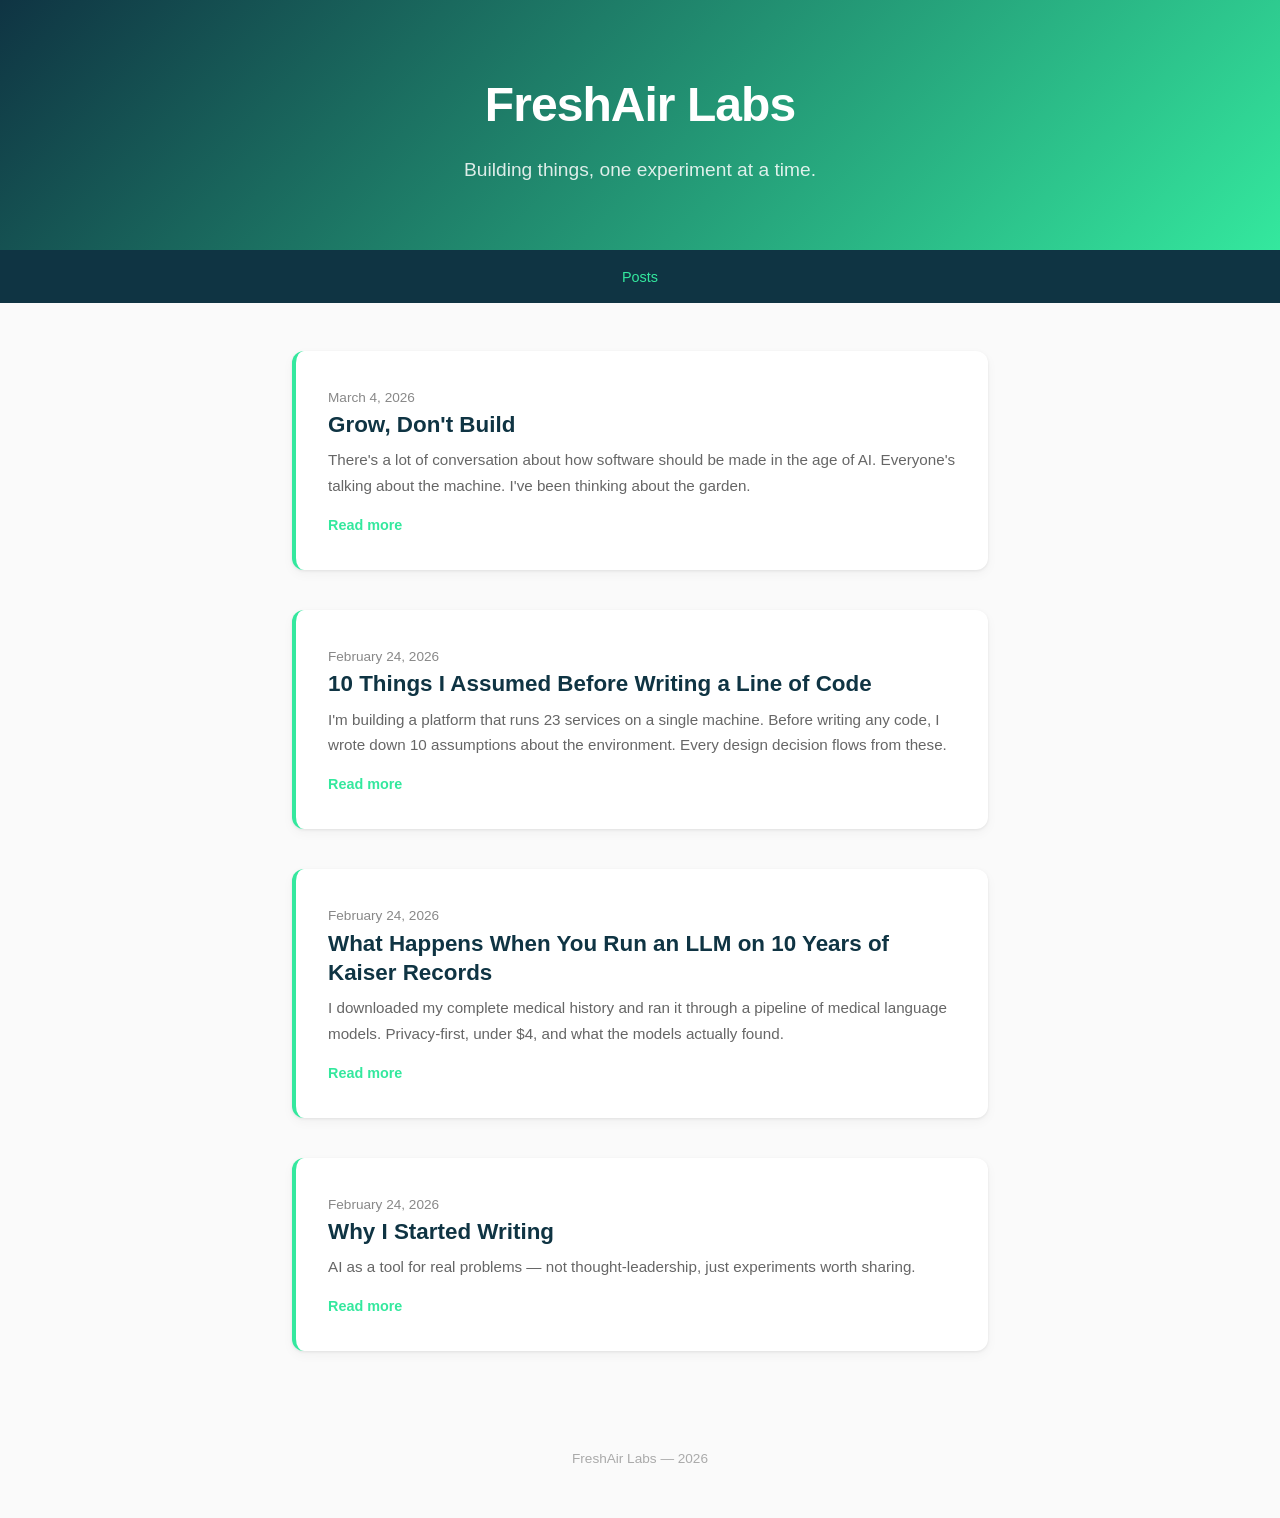
==== commit 8597be4c: "Add "Grow, Don't Build" post — moved from nicolasventures.com Co-Authored-By: Claude Opus 4.6 <norep" ====
--- a/index.html
+++ b/index.html
@@ -27,7 +27,16 @@
         <div class="entries">
 
             <div class="entry-card">
-                <a href="/posts/10-assumptions-before-writing-code">
+                <a href="/posts/grow-dont-build">
+                    <time datetime="2026-03-04">March 4, 2026</time>
+                    <h2>Grow, Don't Build</h2>
+                    <p class="preview">There's a lot of conversation about how software should be made in the age of AI. Everyone's talking about the machine. I've been thinking about the garden.</p>
+                    <span class="read-more">Read more</span>
+                </a>
+            </div>
+
+            <div class="entry-card">
+                <a href="/posts/10-design-assumptions-for-ai-infrastructure">
                     <time datetime="2026-02-24">February 24, 2026</time>
                     <h2>10 Things I Assumed Before Writing a Line of Code</h2>
                     <p class="preview">I'm building a platform that runs 23 services on a single machine. Before writing any code, I wrote down 10 assumptions about the environment. Every design decision flows from these.</p>
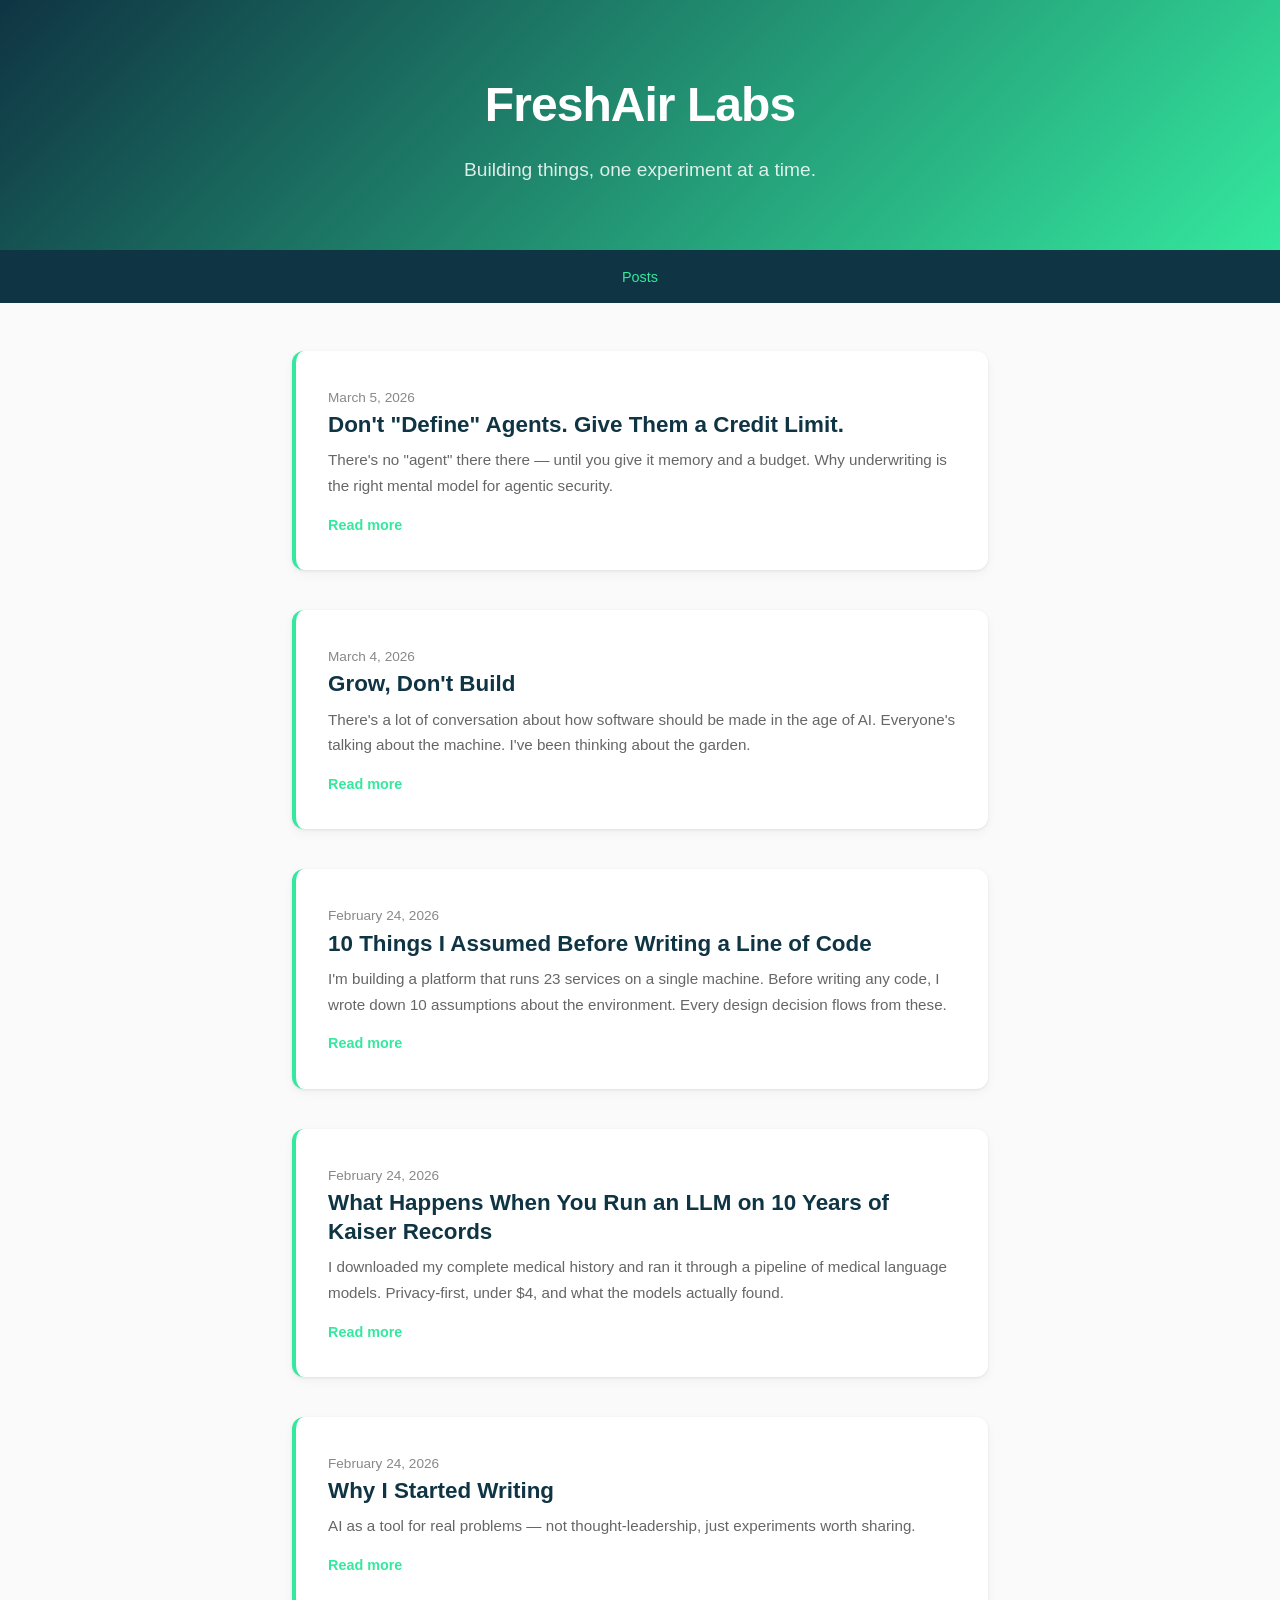
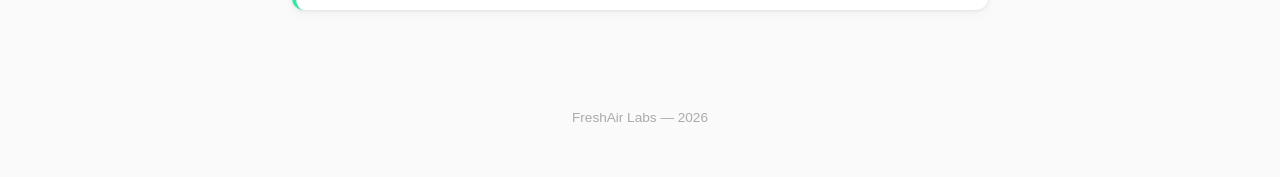
==== commit b8ca5e5e: "Add post: Don't "Define" Agents. Give Them a Credit Limit. Underwriting as a mental model for agenti" ====
--- a/index.html
+++ b/index.html
@@ -25,6 +25,15 @@
 
     <main>
         <div class="entries">
+
+            <div class="entry-card">
+                <a href="/posts/dont-define-agents-give-them-a-credit-limit">
+                    <time datetime="2026-03-05">March 5, 2026</time>
+                    <h2>Don't "Define" Agents. Give Them a Credit Limit.</h2>
+                    <p class="preview">There's no "agent" there there — until you give it memory and a budget. Why underwriting is the right mental model for agentic security.</p>
+                    <span class="read-more">Read more</span>
+                </a>
+            </div>
 
             <div class="entry-card">
                 <a href="/posts/grow-dont-build">
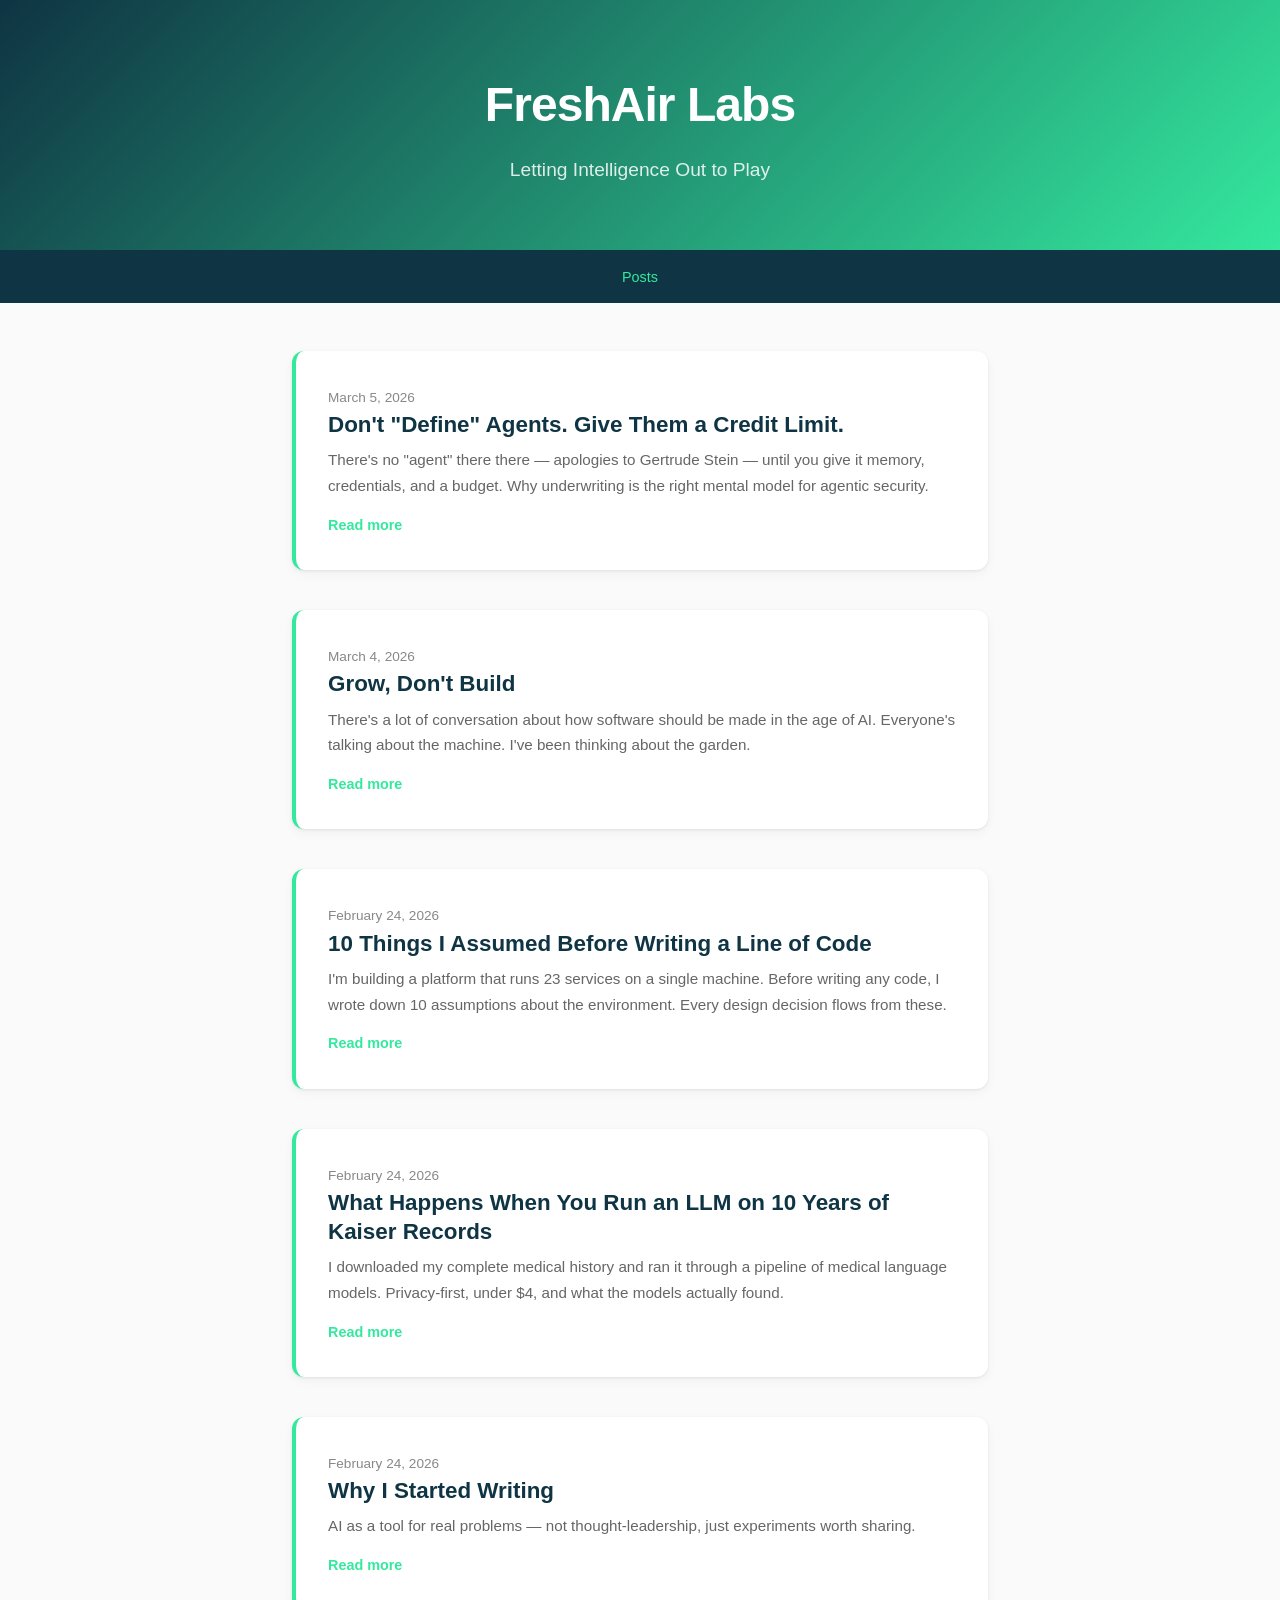
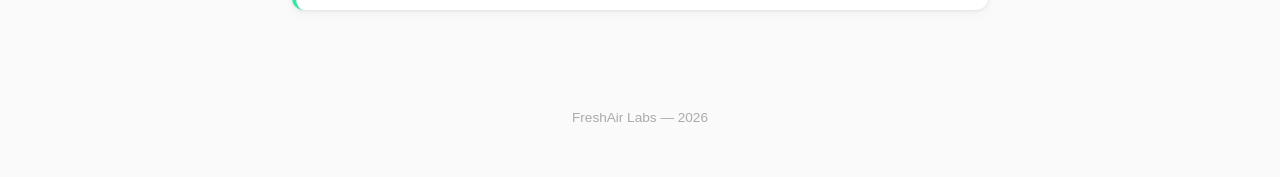
==== commit f7dc4e1a: "Update tagline and agents post preview on index Co-Authored-By: Claude Opus 4.6 <noreply@anthropic.c" ====
--- a/index.html
+++ b/index.html
@@ -16,7 +16,7 @@
 <body>
     <header>
         <h1>FreshAir Labs</h1>
-        <p>Building things, one experiment at a time.</p>
+        <p>Letting Intelligence Out to Play</p>
     </header>
 
     <nav>
@@ -30,7 +30,7 @@
                 <a href="/posts/dont-define-agents-give-them-a-credit-limit">
                     <time datetime="2026-03-05">March 5, 2026</time>
                     <h2>Don't "Define" Agents. Give Them a Credit Limit.</h2>
-                    <p class="preview">There's no "agent" there there — until you give it memory and a budget. Why underwriting is the right mental model for agentic security.</p>
+                    <p class="preview">There's no "agent" there there &mdash; apologies to Gertrude Stein &mdash; until you give it memory, credentials, and a budget. Why underwriting is the right mental model for agentic security.</p>
                     <span class="read-more">Read more</span>
                 </a>
             </div>
--- a/style.css
+++ b/style.css
@@ -134,17 +134,50 @@
     border-bottom: 1px solid #f0f0f0;
 }
 
+article.post hr {
+    border: none;
+    border-top: 1px solid #e0e0e0;
+    margin: 2.5rem 0;
+}
+
 article.post h2 {
-    font-size: 1.2rem;
+    font-size: 1.3rem;
+    font-weight: 700;
+    margin: 2rem 0 0.75rem;
+    color: #0f3443;
+}
+
+article.post h3 {
+    font-size: 1.1rem;
     font-weight: 600;
-    margin: 2rem 0 0.75rem;
+    margin: 1.75rem 0 0.5rem;
     color: #0f3443;
 }
 
 article.post p {
     color: #444;
     font-size: 1rem;
-    margin-bottom: 0.75rem;
+    margin-bottom: 1rem;
+    line-height: 1.75;
+}
+
+article.post ul {
+    margin: 0.75rem 0 1.25rem 1.5rem;
+    color: #444;
+}
+
+article.post li {
+    margin-bottom: 0.5rem;
+    line-height: 1.65;
+}
+
+article.post blockquote {
+    border-left: 3px solid #34e89e;
+    margin: 1.5rem 0;
+    padding: 0.75rem 1.25rem;
+    background: #f8fdfb;
+    color: #333;
+    font-style: italic;
 }
 
 .tags {
